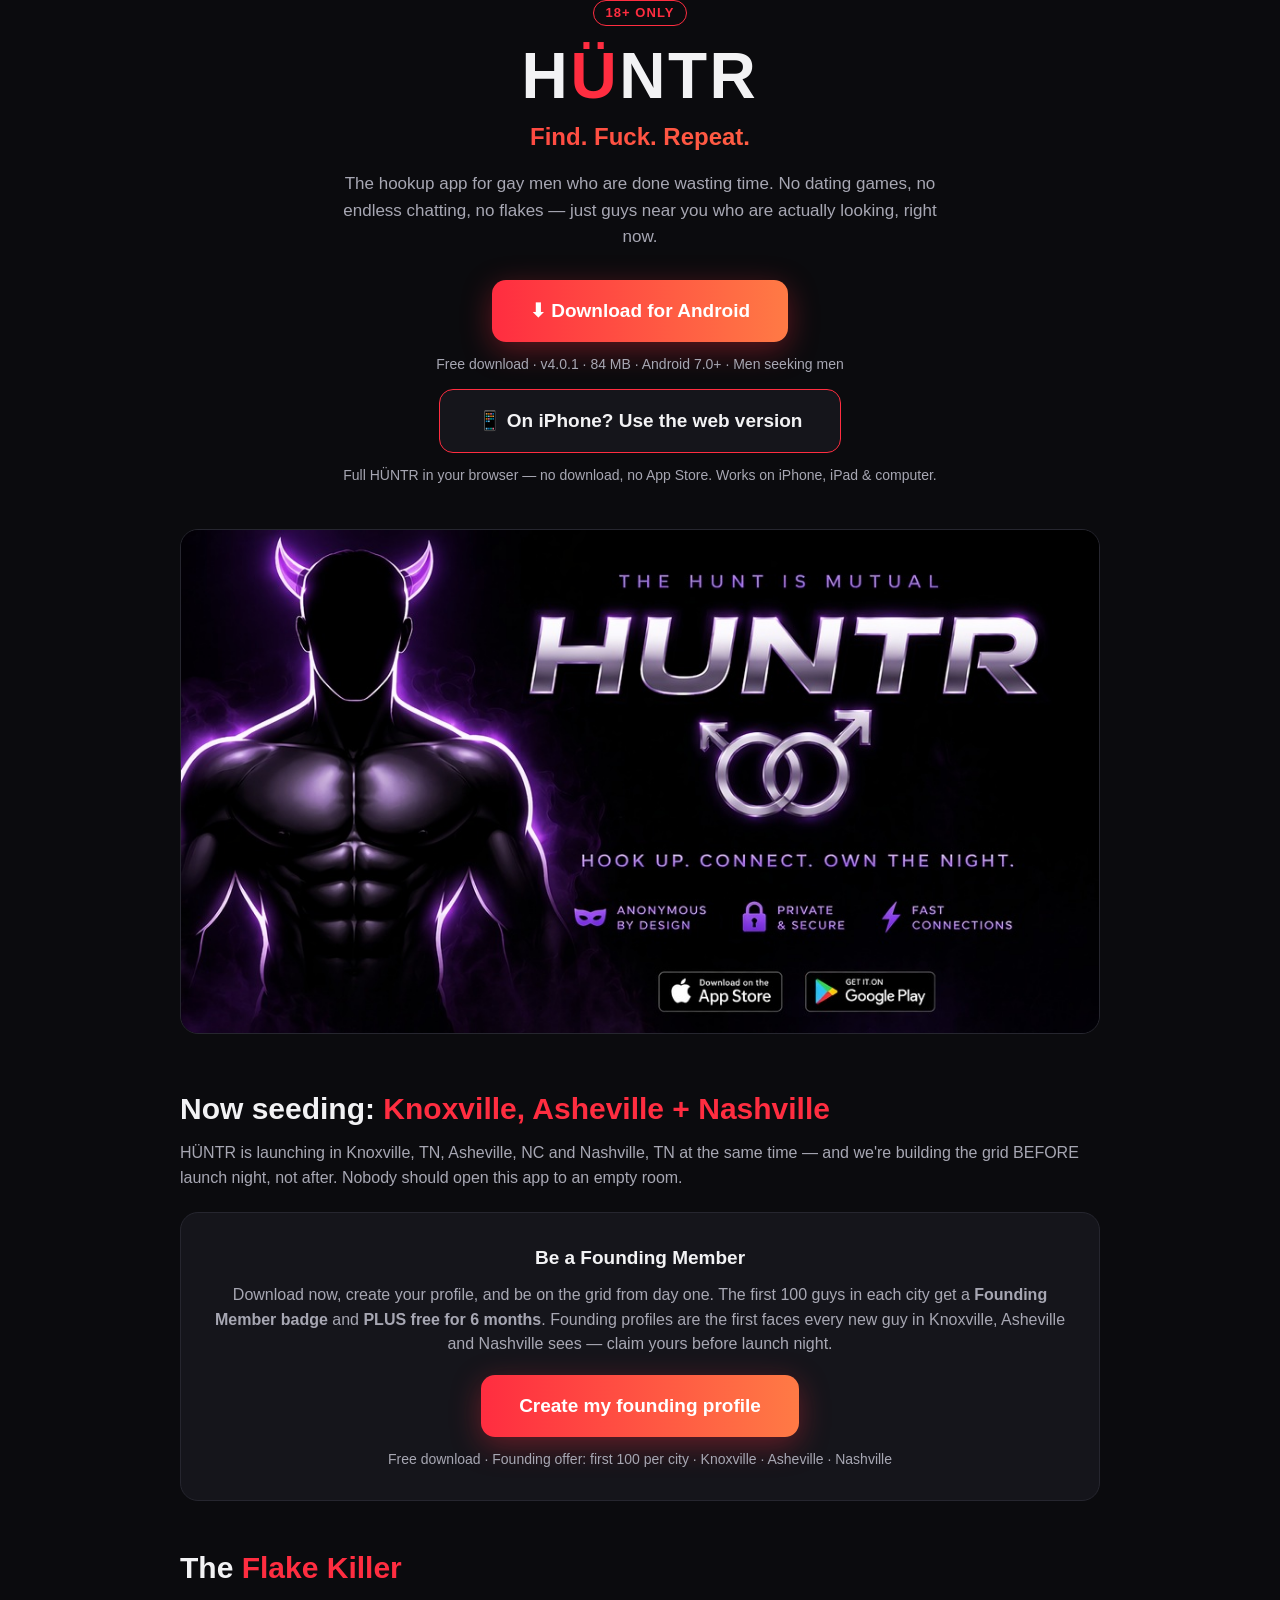
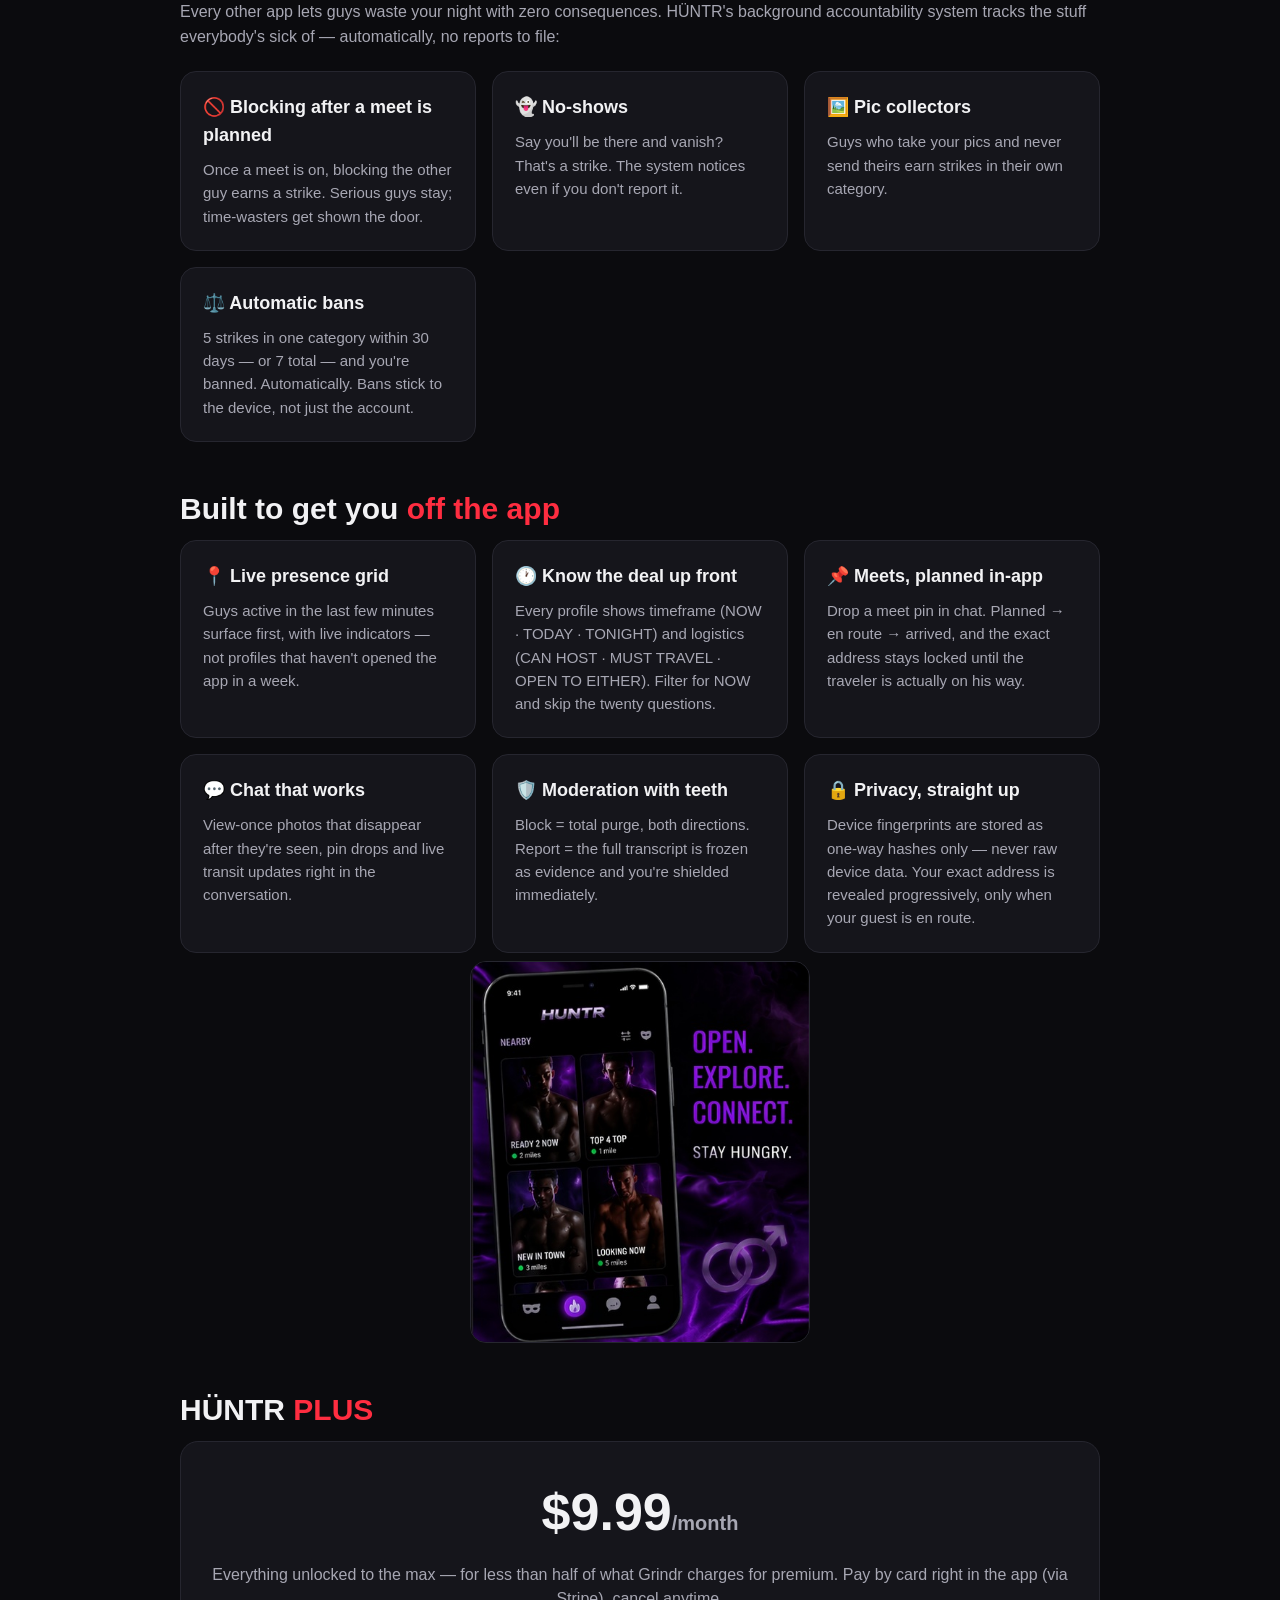
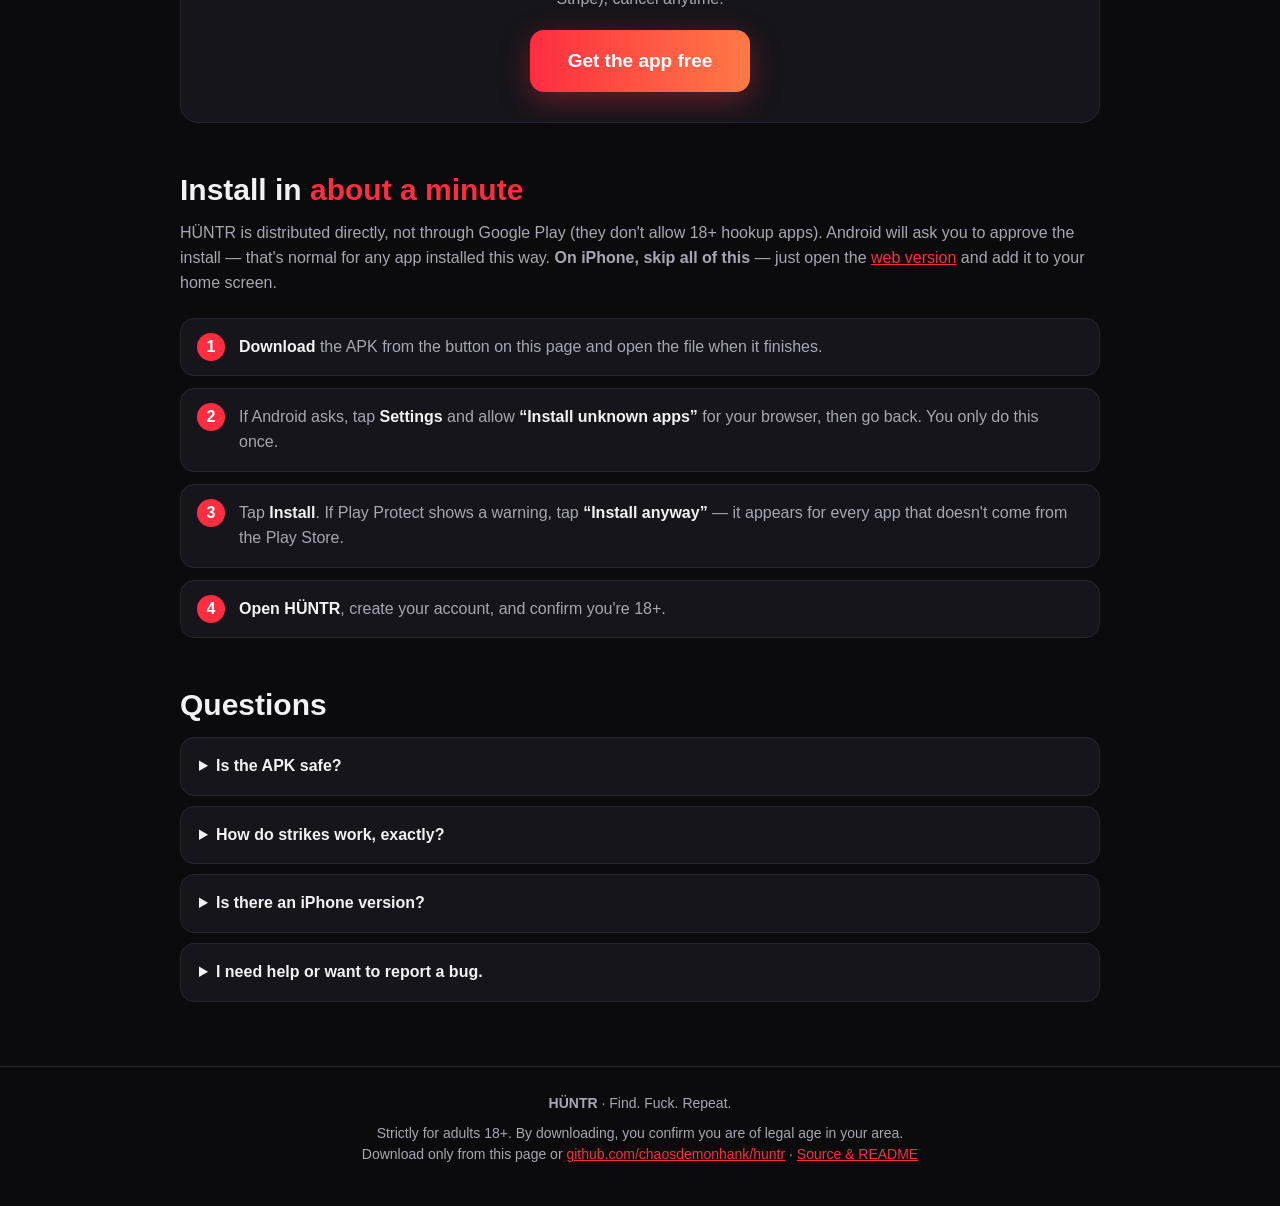
==== docs/index.html @ 4ce18dd6 "Add web version (iPhone) link to README and landing page - README: new 'On iPhone? Use the web versi" ====
<!DOCTYPE html>
<html lang="en">
<head>
<meta charset="UTF-8">
<meta name="viewport" content="width=device-width, initial-scale=1.0">
<title>HÜNTR — Find. Fuck. Repeat.</title>
<meta name="description" content="HÜNTR is the hookup app for gay men who are done wasting time. Real accountability for flakes and no-shows, a live presence grid, and PLUS for $9.99/mo — less than half of Grindr. 18+ only.">
<style>
  :root{
    --bg:#0b0b0e; --panel:#15151b; --line:#26262f;
    --text:#f2f2f4; --muted:#a7a7b3;
    --accent:#ff2d40; --accent2:#ff7a45;
  }
  *{margin:0;padding:0;box-sizing:border-box}
  body{background:var(--bg);color:var(--text);font-family:-apple-system,BlinkMacSystemFont,"Segoe UI",Roboto,Helvetica,Arial,sans-serif;line-height:1.55}
  a{color:var(--accent)}
  .wrap{max-width:960px;margin:0 auto;padding:0 20px}
  header{text-align:center;padding:56px 20px 8px}
  .badge18{display:inline-block;border:1px solid var(--accent);color:var(--accent);border-radius:999px;padding:2px 12px;font-size:13px;font-weight:700;letter-spacing:.08em;margin-bottom:18px}
  h1{font-size:64px;letter-spacing:.04em;line-height:1}
  h1 .u{color:var(--accent)}
  .tagline{font-size:24px;font-weight:700;margin-top:10px;background:linear-gradient(90deg,var(--accent),var(--accent2));-webkit-background-clip:text;background-clip:text;color:transparent}
  .pitch{color:var(--muted);max-width:620px;margin:16px auto 0;font-size:17px}
  .cta{margin:30px 0 8px}
  .btn{display:inline-block;background:linear-gradient(90deg,var(--accent),var(--accent2));color:#fff;font-weight:800;font-size:19px;padding:16px 38px;border-radius:14px;text-decoration:none;box-shadow:0 8px 30px rgba(255,45,64,.35)}
  .btn:hover{filter:brightness(1.1)}
  .btn.alt{background:var(--panel);border:1px solid var(--accent);color:var(--text);box-shadow:none;margin-top:14px}
  .meta{color:var(--muted);font-size:14px;margin-top:12px}
  .hero-img{width:100%;border-radius:18px;border:1px solid var(--line);margin:34px 0 6px}
  section{padding:38px 0 6px}
  h2{font-size:30px;margin-bottom:8px}
  h2 .a{color:var(--accent)}
  .sub{color:var(--muted);margin-bottom:22px}
  .grid{display:grid;grid-template-columns:repeat(auto-fit,minmax(270px,1fr));gap:16px}
  .card{background:var(--panel);border:1px solid var(--line);border-radius:16px;padding:22px}
  .card h3{font-size:18px;margin-bottom:8px}
  .card p{color:var(--muted);font-size:15px}
  .price{background:var(--panel);border:1px solid var(--line);border-radius:18px;padding:30px;text-align:center}
  .price .amount{font-size:52px;font-weight:800}
  .price .amount span{font-size:20px;color:var(--muted);font-weight:600}
  .steps{counter-reset:step;display:grid;gap:12px}
  .step{background:var(--panel);border:1px solid var(--line);border-radius:14px;padding:16px 18px 16px 58px;position:relative;color:var(--muted)}
  .step b{color:var(--text)}
  .step::before{counter-increment:step;content:counter(step);position:absolute;left:16px;top:14px;width:28px;height:28px;border-radius:50%;background:var(--accent);color:#fff;font-weight:800;text-align:center;line-height:28px}
  details{background:var(--panel);border:1px solid var(--line);border-radius:14px;padding:16px 18px;margin-bottom:10px}
  summary{font-weight:700;cursor:pointer}
  details p{color:var(--muted);margin-top:8px;font-size:15px}
  .promo{display:block;margin:8px auto 0;max-width:340px;width:100%;border-radius:16px;border:1px solid var(--line)}
  footer{border-top:1px solid var(--line);margin-top:48px;padding:26px 20px 40px;text-align:center;color:var(--muted);font-size:14px}
  @media (max-width:560px){h1{font-size:44px}.tagline{font-size:19px}}
</style>
</head>
<body>

<header class="wrap">
  <div class="badge18">18+ ONLY</div>
  <h1>H<span class="u">Ü</span>NTR</h1>
  <div class="tagline">Find. Fuck. Repeat.</div>
  <p class="pitch">The hookup app for gay men who are done wasting time. No dating games, no endless chatting, no flakes — just guys near you who are actually looking, right now.</p>
  <div class="cta">
    <a class="btn" href="https://github.com/chaosdemonhank/huntr/releases/download/v4.0.1/app-release.apk">⬇ Download for Android</a>
    <div class="meta">Free download · v4.0.1 · 84 MB · Android 7.0+ · Men seeking men</div>
    <a class="btn alt" href="https://huntr-pi.vercel.app/">📱 On iPhone? Use the web version</a>
    <div class="meta">Full HÜNTR in your browser — no download, no App Store. Works on iPhone, iPad &amp; computer.</div>
  </div>
  <img class="hero-img" src="banner.jpg" alt="HÜNTR">
</header>

<main class="wrap">

  <section>
    <h2>Now seeding: <span class="a">Knoxville, Asheville + Nashville</span></h2>
    <p class="sub">HÜNTR is launching in Knoxville, TN, Asheville, NC and Nashville, TN at the same time — and we're building the grid BEFORE launch night, not after. Nobody should open this app to an empty room.</p>
    <div class="price">
      <p style="font-size:19px;font-weight:700">Be a Founding Member</p>
      <p class="sub" style="margin:10px 0 18px">Download now, create your profile, and be on the grid from day one. The first 100 guys in each city get a <b>Founding Member badge</b> and <b>PLUS free for 6 months</b>. Founding profiles are the first faces every new guy in Knoxville, Asheville and Nashville sees — claim yours before launch night.</p>
      <a class="btn" href="https://github.com/chaosdemonhank/huntr/releases/download/v4.0.1/app-release.apk">Create my founding profile</a>
      <div class="meta">Free download · Founding offer: first 100 per city · Knoxville · Asheville · Nashville</div>
    </div>
  </section>

  <section>
    <h2>The <span class="a">Flake Killer</span></h2>
    <p class="sub">Every other app lets guys waste your night with zero consequences. HÜNTR's background accountability system tracks the stuff everybody's sick of — automatically, no reports to file:</p>
    <div class="grid">
      <div class="card"><h3>🚫 Blocking after a meet is planned</h3><p>Once a meet is on, blocking the other guy earns a strike. Serious guys stay; time-wasters get shown the door.</p></div>
      <div class="card"><h3>👻 No-shows</h3><p>Say you'll be there and vanish? That's a strike. The system notices even if you don't report it.</p></div>
      <div class="card"><h3>🖼️ Pic collectors</h3><p>Guys who take your pics and never send theirs earn strikes in their own category.</p></div>
      <div class="card"><h3>⚖️ Automatic bans</h3><p>5 strikes in one category within 30 days — or 7 total — and you're banned. Automatically. Bans stick to the device, not just the account.</p></div>
    </div>
  </section>

  <section>
    <h2>Built to get you <span class="a">off the app</span></h2>
    <div class="grid">
      <div class="card"><h3>📍 Live presence grid</h3><p>Guys active in the last few minutes surface first, with live indicators — not profiles that haven't opened the app in a week.</p></div>
      <div class="card"><h3>🕐 Know the deal up front</h3><p>Every profile shows timeframe (NOW · TODAY · TONIGHT) and logistics (CAN HOST · MUST TRAVEL · OPEN TO EITHER). Filter for NOW and skip the twenty questions.</p></div>
      <div class="card"><h3>📌 Meets, planned in-app</h3><p>Drop a meet pin in chat. Planned → en route → arrived, and the exact address stays locked until the traveler is actually on his way.</p></div>
      <div class="card"><h3>💬 Chat that works</h3><p>View-once photos that disappear after they're seen, pin drops and live transit updates right in the conversation.</p></div>
      <div class="card"><h3>🛡️ Moderation with teeth</h3><p>Block = total purge, both directions. Report = the full transcript is frozen as evidence and you're shielded immediately.</p></div>
      <div class="card"><h3>🔒 Privacy, straight up</h3><p>Device fingerprints are stored as one-way hashes only — never raw device data. Your exact address is revealed progressively, only when your guest is en route.</p></div>
    </div>
    <img class="promo" src="promo1.jpg" alt="HÜNTR promo">
  </section>

  <section>
    <h2>HÜNTR <span class="a">PLUS</span></h2>
    <div class="price">
      <div class="amount">$9.99<span>/month</span></div>
      <p class="sub" style="margin:10px 0 18px">Everything unlocked to the max — for less than half of what Grindr charges for premium. Pay by card right in the app (via Stripe), cancel anytime.</p>
      <a class="btn" href="https://github.com/chaosdemonhank/huntr/releases/download/v4.0.1/app-release.apk">Get the app free</a>
    </div>
  </section>

  <section>
    <h2>Install in <span class="a">about a minute</span></h2>
    <p class="sub">HÜNTR is distributed directly, not through Google Play (they don't allow 18+ hookup apps). Android will ask you to approve the install — that's normal for any app installed this way. <b>On iPhone, skip all of this</b> — just open the <a href="https://huntr-pi.vercel.app/">web version</a> and add it to your home screen.</p>
    <div class="steps">
      <div class="step"><b>Download</b> the APK from the button on this page and open the file when it finishes.</div>
      <div class="step">If Android asks, tap <b>Settings</b> and allow <b>“Install unknown apps”</b> for your browser, then go back. You only do this once.</div>
      <div class="step">Tap <b>Install</b>. If Play Protect shows a warning, tap <b>“Install anyway”</b> — it appears for every app that doesn't come from the Play Store.</div>
      <div class="step"><b>Open HÜNTR</b>, create your account, and confirm you're 18+.</div>
    </div>
  </section>

  <section>
    <h2>Questions</h2>
    <details><summary>Is the APK safe?</summary><p>The APK is digitally signed and Android verifies that signature on install and every update. Only download it from this page or the official GitHub repo — if another site charges you for the APK, it's not us. The app itself is always free to download; PLUS is paid inside the app.</p></details>
    <details><summary>How do strikes work, exactly?</summary><p>The system runs in the background — nobody files reports. Strikes only count once a meet has actually been planned: blocking after that point, no-showing, or collecting pics without sending yours. 5 strikes in one category in 30 days, or 7 combined, triggers an automatic ban enforced by account and device fingerprint. Browsing, chatting, and changing your mind before a meet is planned never earn strikes.</p></details>
    <details><summary>Is there an iPhone version?</summary><p>Yes — the <a href="https://huntr-pi.vercel.app/">web version</a>. Apple doesn't allow direct app installs the way Android does, so on iPhone HÜNTR runs in the browser: same account, same grid, same PLUS, nothing to download. Open it in Safari, tap Share → “Add to Home Screen,” and it sits on your home screen and opens full-screen like a regular app. A native iOS app is still on the roadmap.</p></details>
    <details><summary>I need help or want to report a bug.</summary><p>Open an issue on the official repo: <a href="https://github.com/chaosdemonhank/huntr/issues">github.com/chaosdemonhank/huntr/issues</a>. Ban appeals are read by a human.</p></details>
  </section>

</main>

<footer>
  <p><b>HÜNTR</b> · Find. Fuck. Repeat.</p>
  <p style="margin-top:8px">Strictly for adults 18+. By downloading, you confirm you are of legal age in your area.<br>
  Download only from this page or <a href="https://github.com/chaosdemonhank/huntr/releases">github.com/chaosdemonhank/huntr</a> · <a href="https://github.com/chaosdemonhank/huntr">Source &amp; README</a></p>
</footer>

</body>
</html>
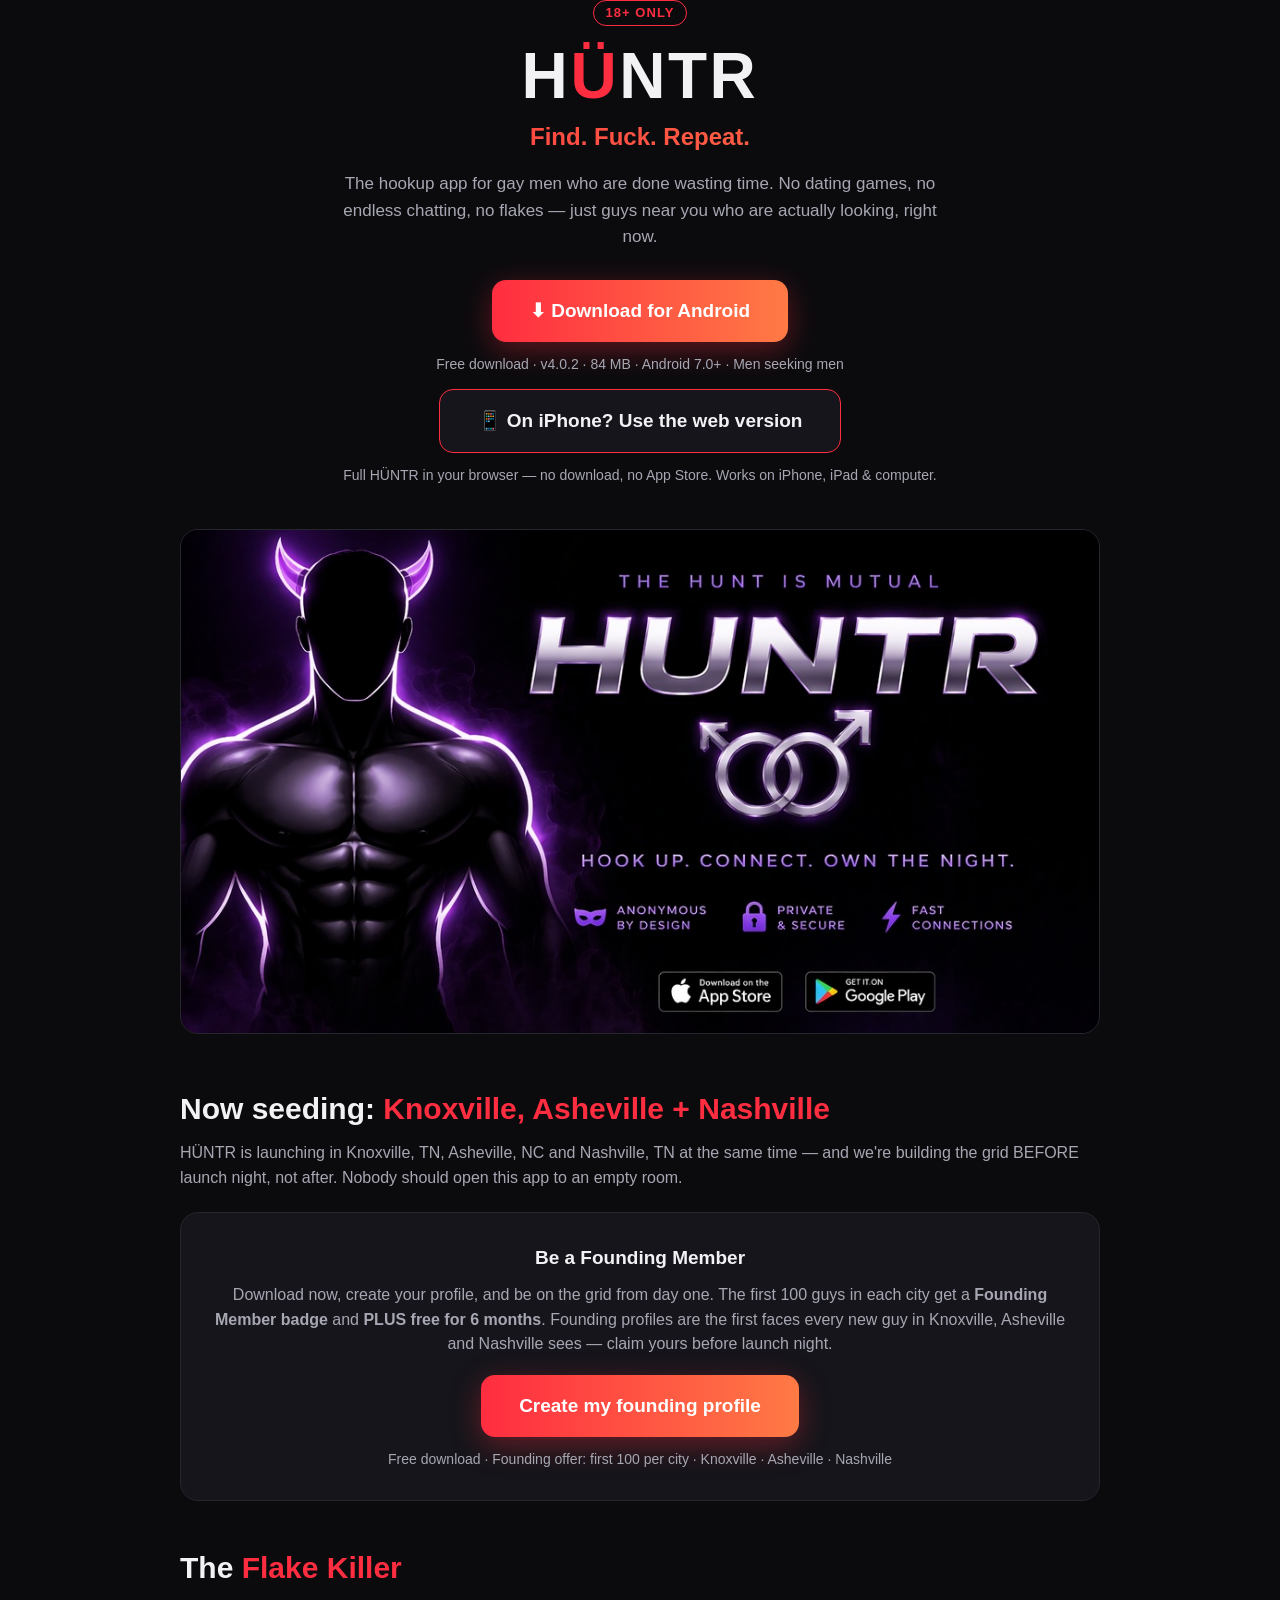
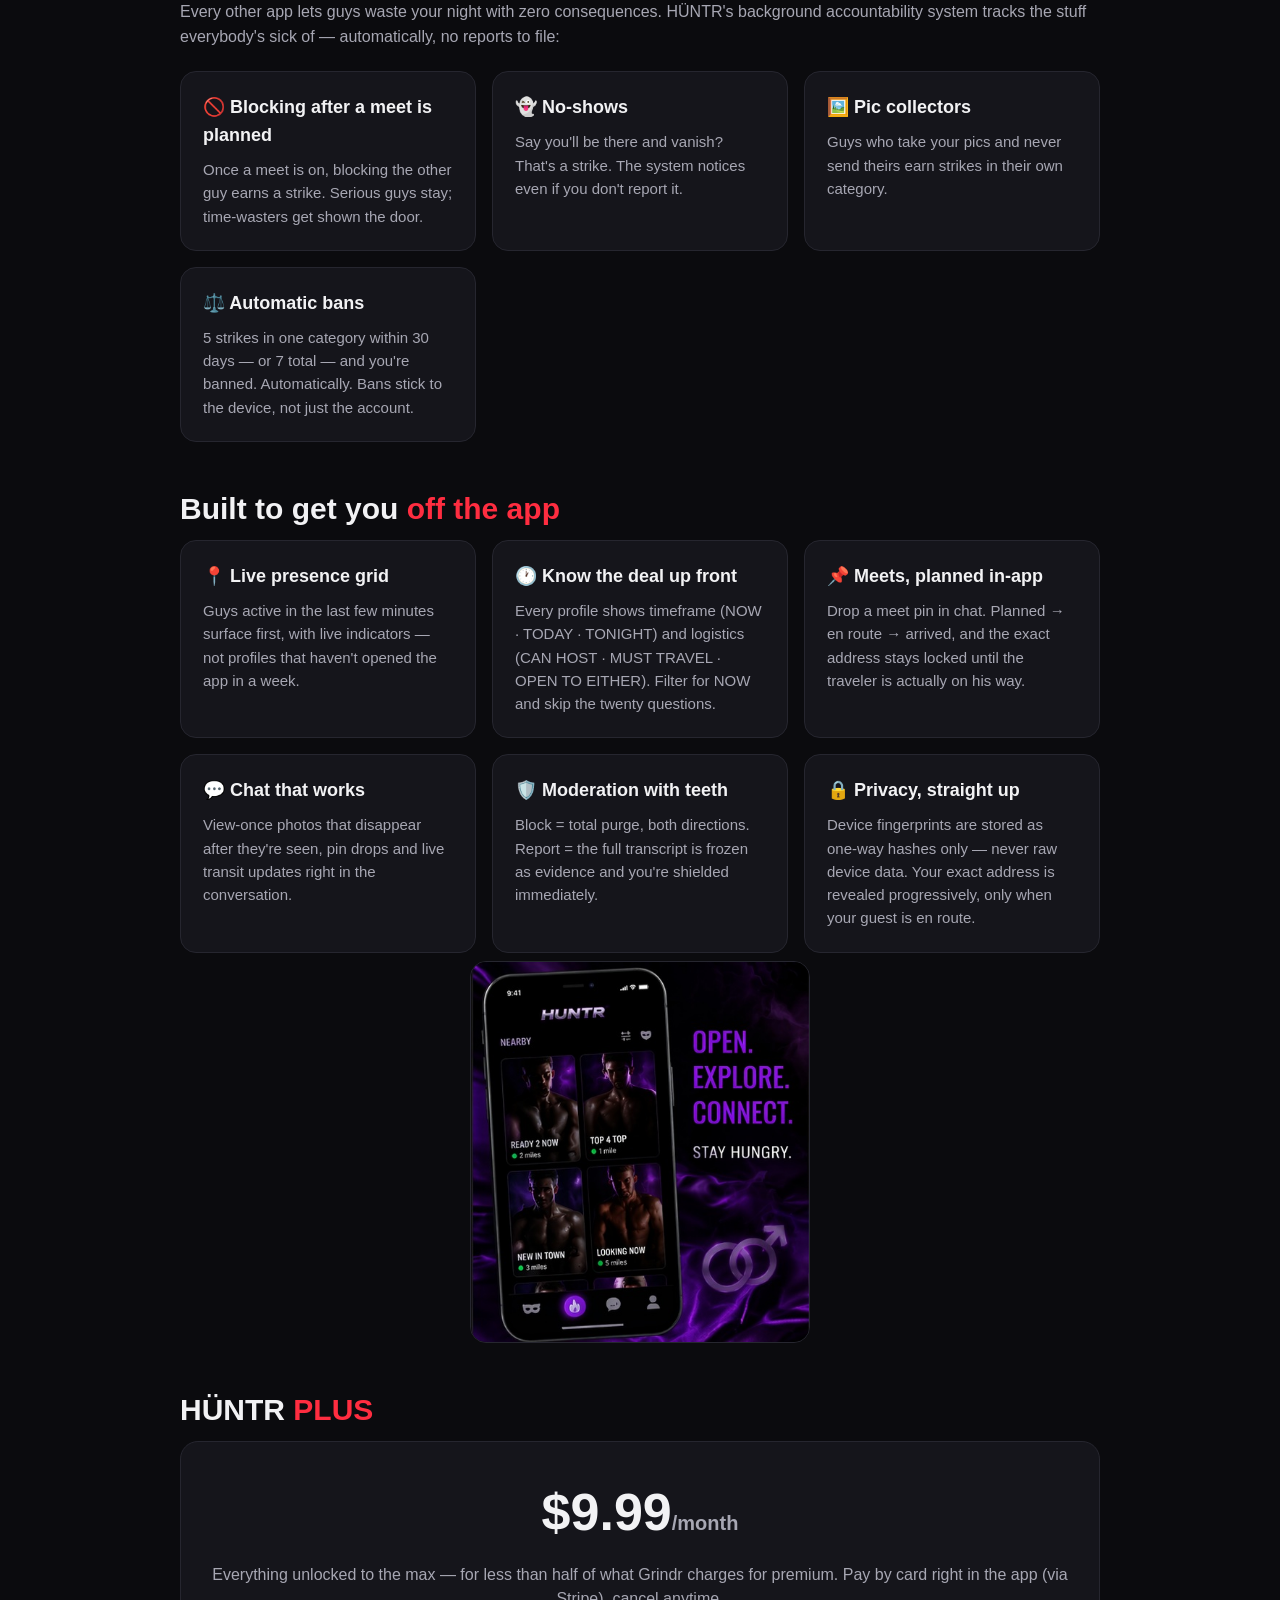
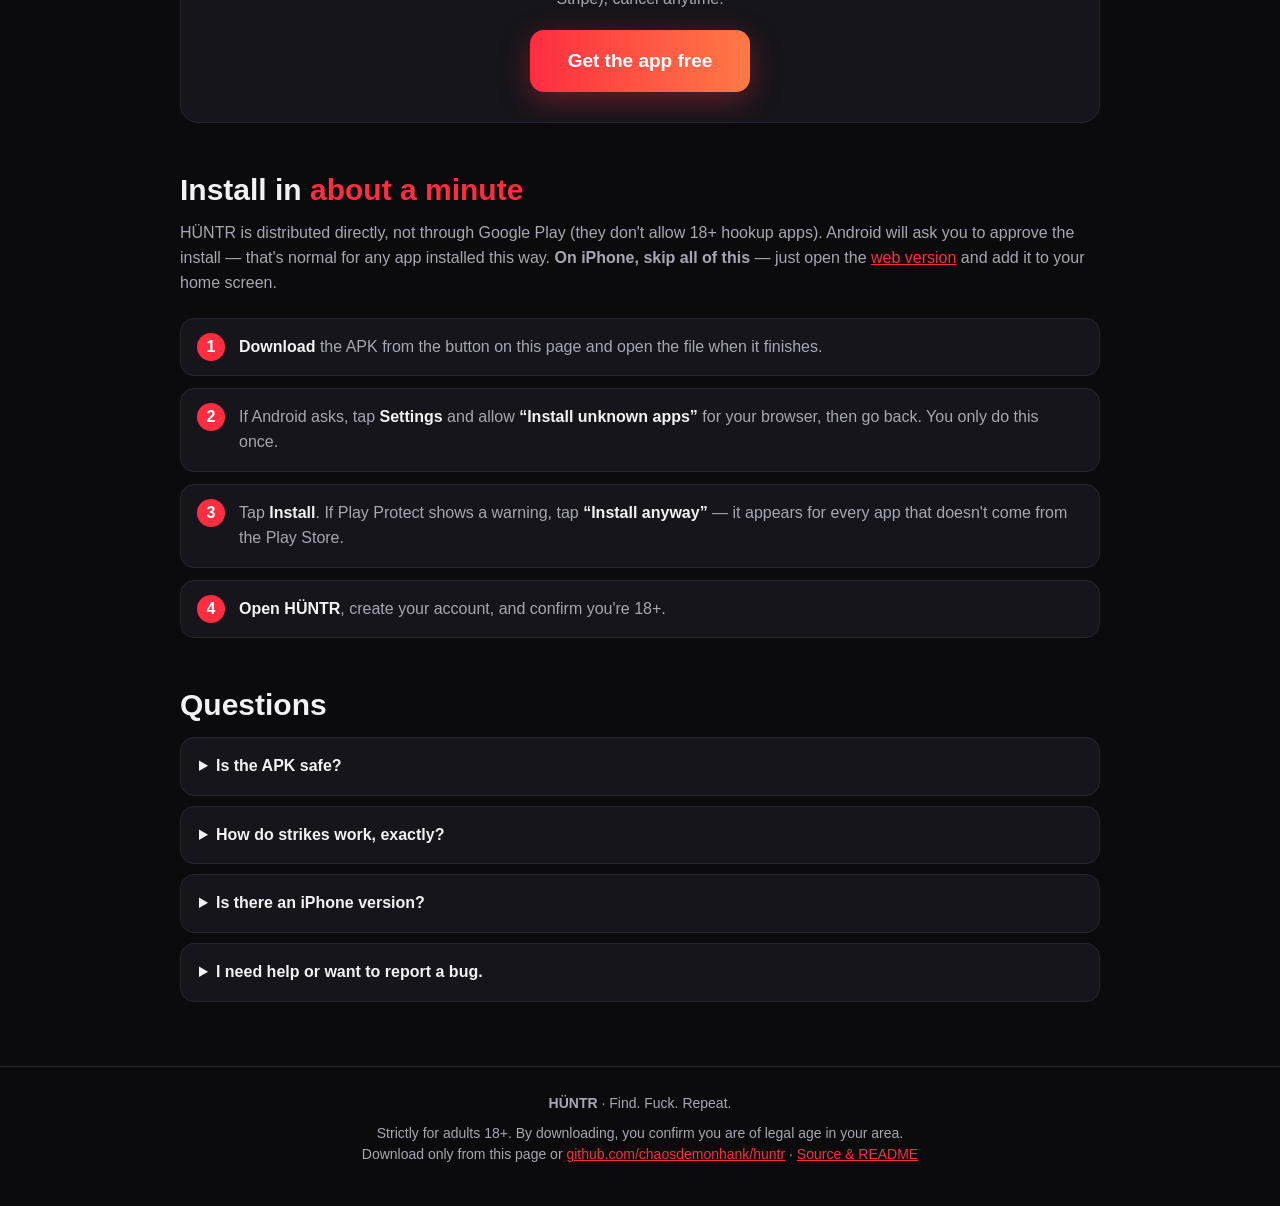
==== commit 479fe95b: "Point all download links at v4.0.2 (properly signed release)" ====
--- a/docs/index.html
+++ b/docs/index.html
@@ -58,8 +58,8 @@
   <div class="tagline">Find. Fuck. Repeat.</div>
   <p class="pitch">The hookup app for gay men who are done wasting time. No dating games, no endless chatting, no flakes — just guys near you who are actually looking, right now.</p>
   <div class="cta">
-    <a class="btn" href="https://github.com/chaosdemonhank/huntr/releases/download/v4.0.1/app-release.apk">⬇ Download for Android</a>
-    <div class="meta">Free download · v4.0.1 · 84 MB · Android 7.0+ · Men seeking men</div>
+    <a class="btn" href="https://github.com/chaosdemonhank/huntr/releases/download/v4.0.2/app-release.apk">⬇ Download for Android</a>
+    <div class="meta">Free download · v4.0.2 · 84 MB · Android 7.0+ · Men seeking men</div>
     <a class="btn alt" href="https://huntr-pi.vercel.app/">📱 On iPhone? Use the web version</a>
     <div class="meta">Full HÜNTR in your browser — no download, no App Store. Works on iPhone, iPad &amp; computer.</div>
   </div>
@@ -74,7 +74,7 @@
     <div class="price">
       <p style="font-size:19px;font-weight:700">Be a Founding Member</p>
       <p class="sub" style="margin:10px 0 18px">Download now, create your profile, and be on the grid from day one. The first 100 guys in each city get a <b>Founding Member badge</b> and <b>PLUS free for 6 months</b>. Founding profiles are the first faces every new guy in Knoxville, Asheville and Nashville sees — claim yours before launch night.</p>
-      <a class="btn" href="https://github.com/chaosdemonhank/huntr/releases/download/v4.0.1/app-release.apk">Create my founding profile</a>
+      <a class="btn" href="https://github.com/chaosdemonhank/huntr/releases/download/v4.0.2/app-release.apk">Create my founding profile</a>
       <div class="meta">Free download · Founding offer: first 100 per city · Knoxville · Asheville · Nashville</div>
     </div>
   </section>
@@ -108,7 +108,7 @@
     <div class="price">
       <div class="amount">$9.99<span>/month</span></div>
       <p class="sub" style="margin:10px 0 18px">Everything unlocked to the max — for less than half of what Grindr charges for premium. Pay by card right in the app (via Stripe), cancel anytime.</p>
-      <a class="btn" href="https://github.com/chaosdemonhank/huntr/releases/download/v4.0.1/app-release.apk">Get the app free</a>
+      <a class="btn" href="https://github.com/chaosdemonhank/huntr/releases/download/v4.0.2/app-release.apk">Get the app free</a>
     </div>
   </section>
 
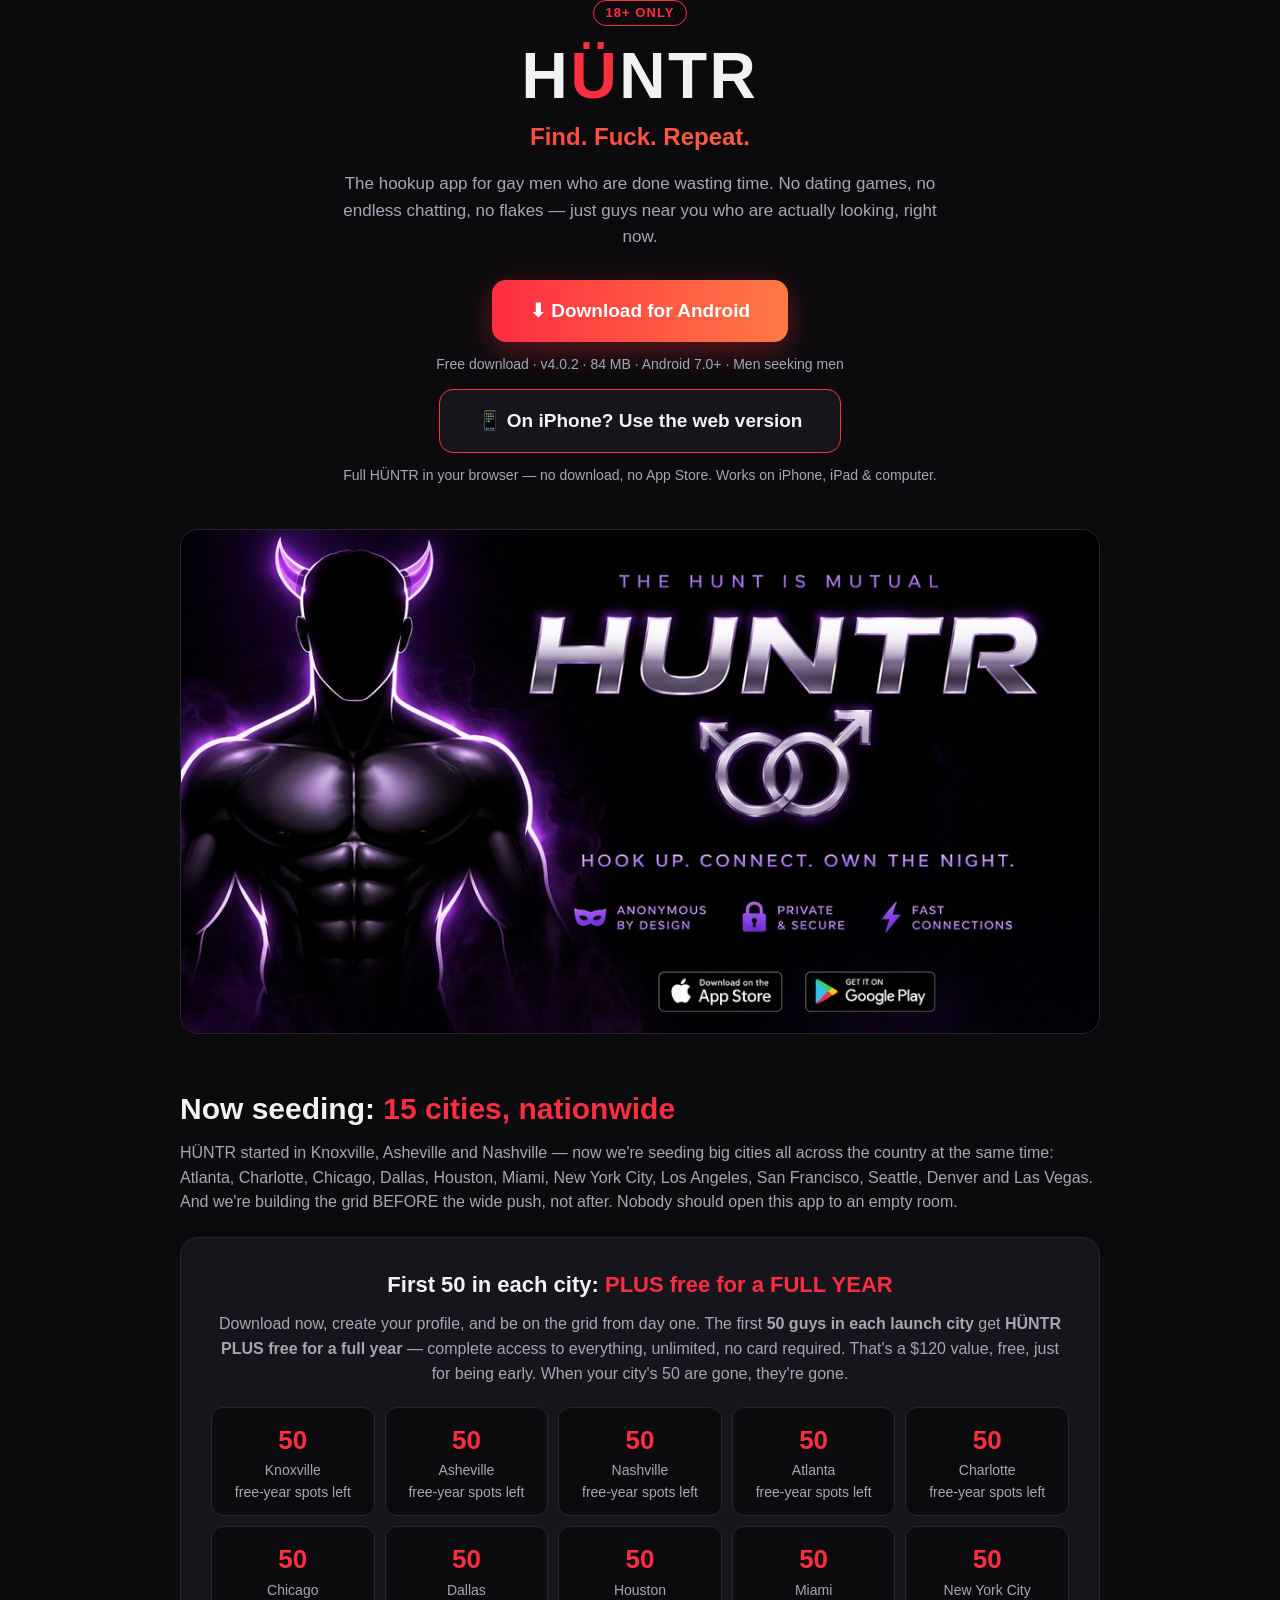
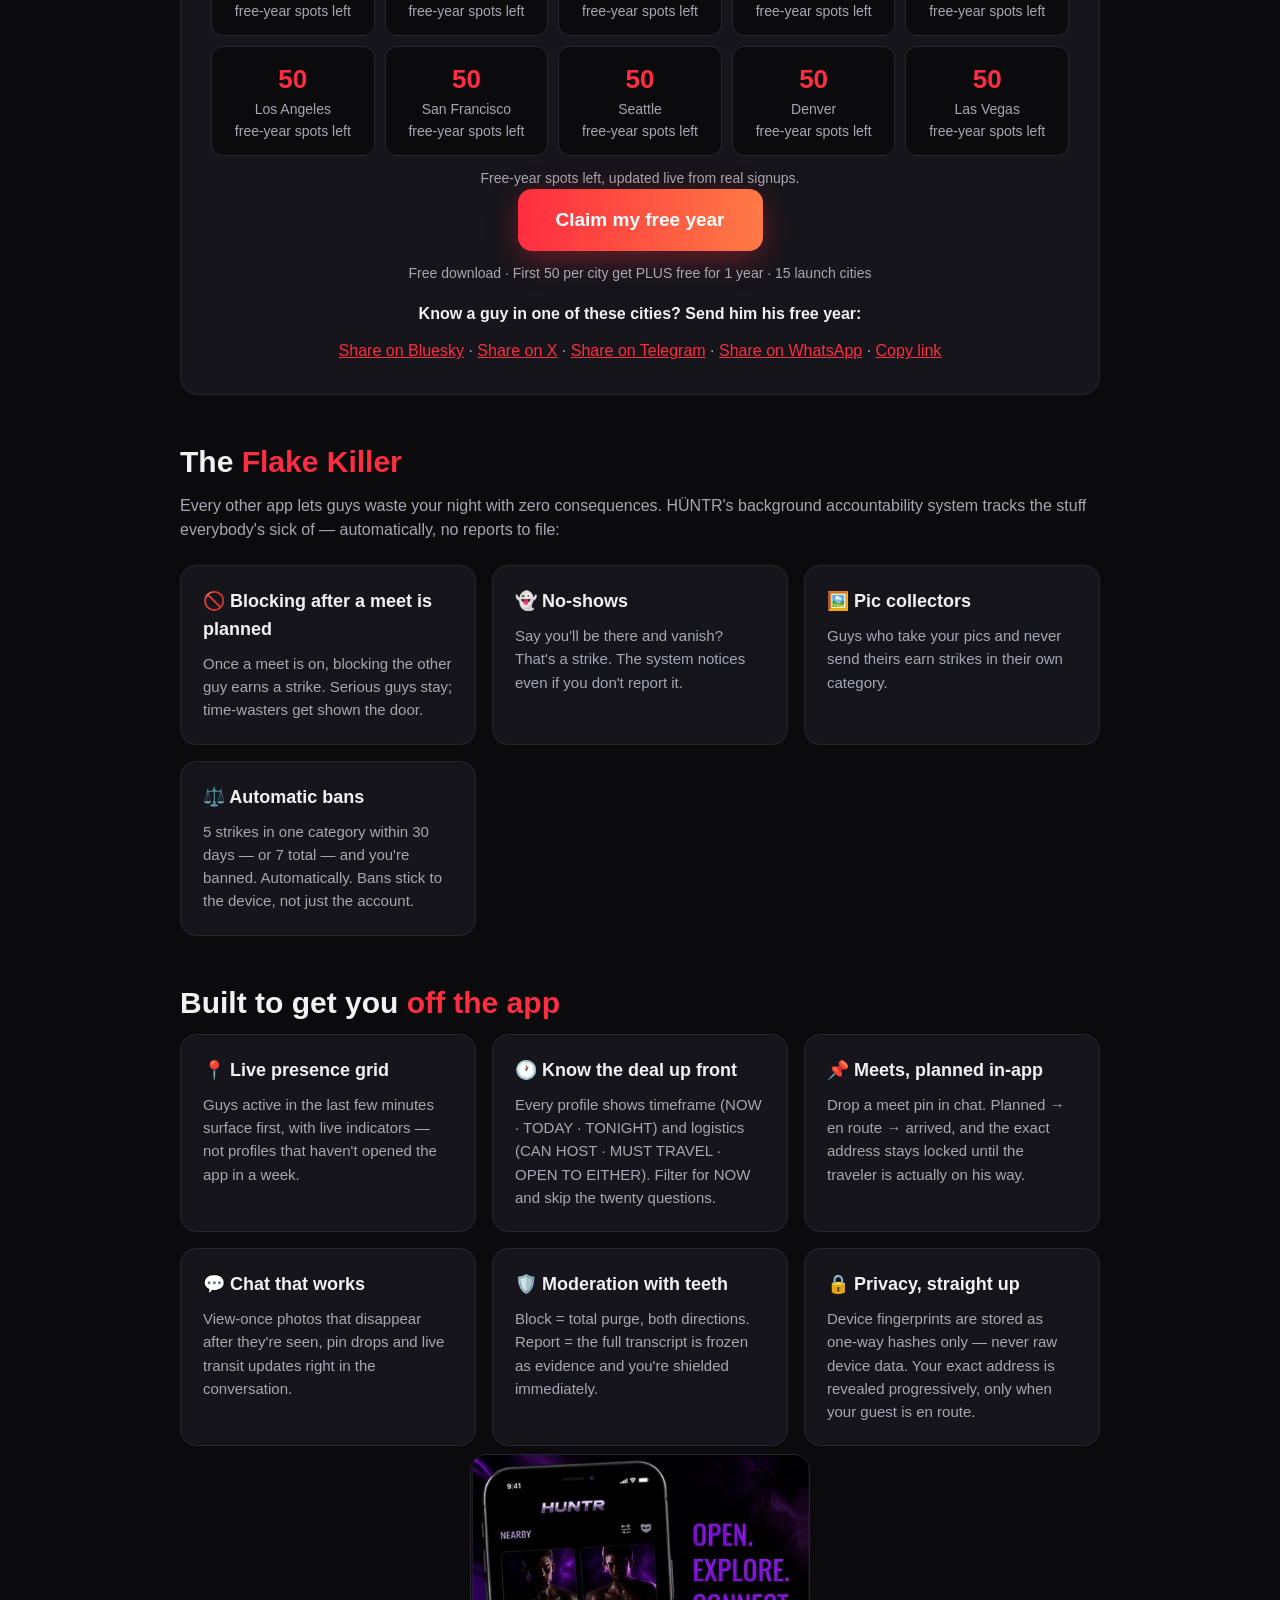
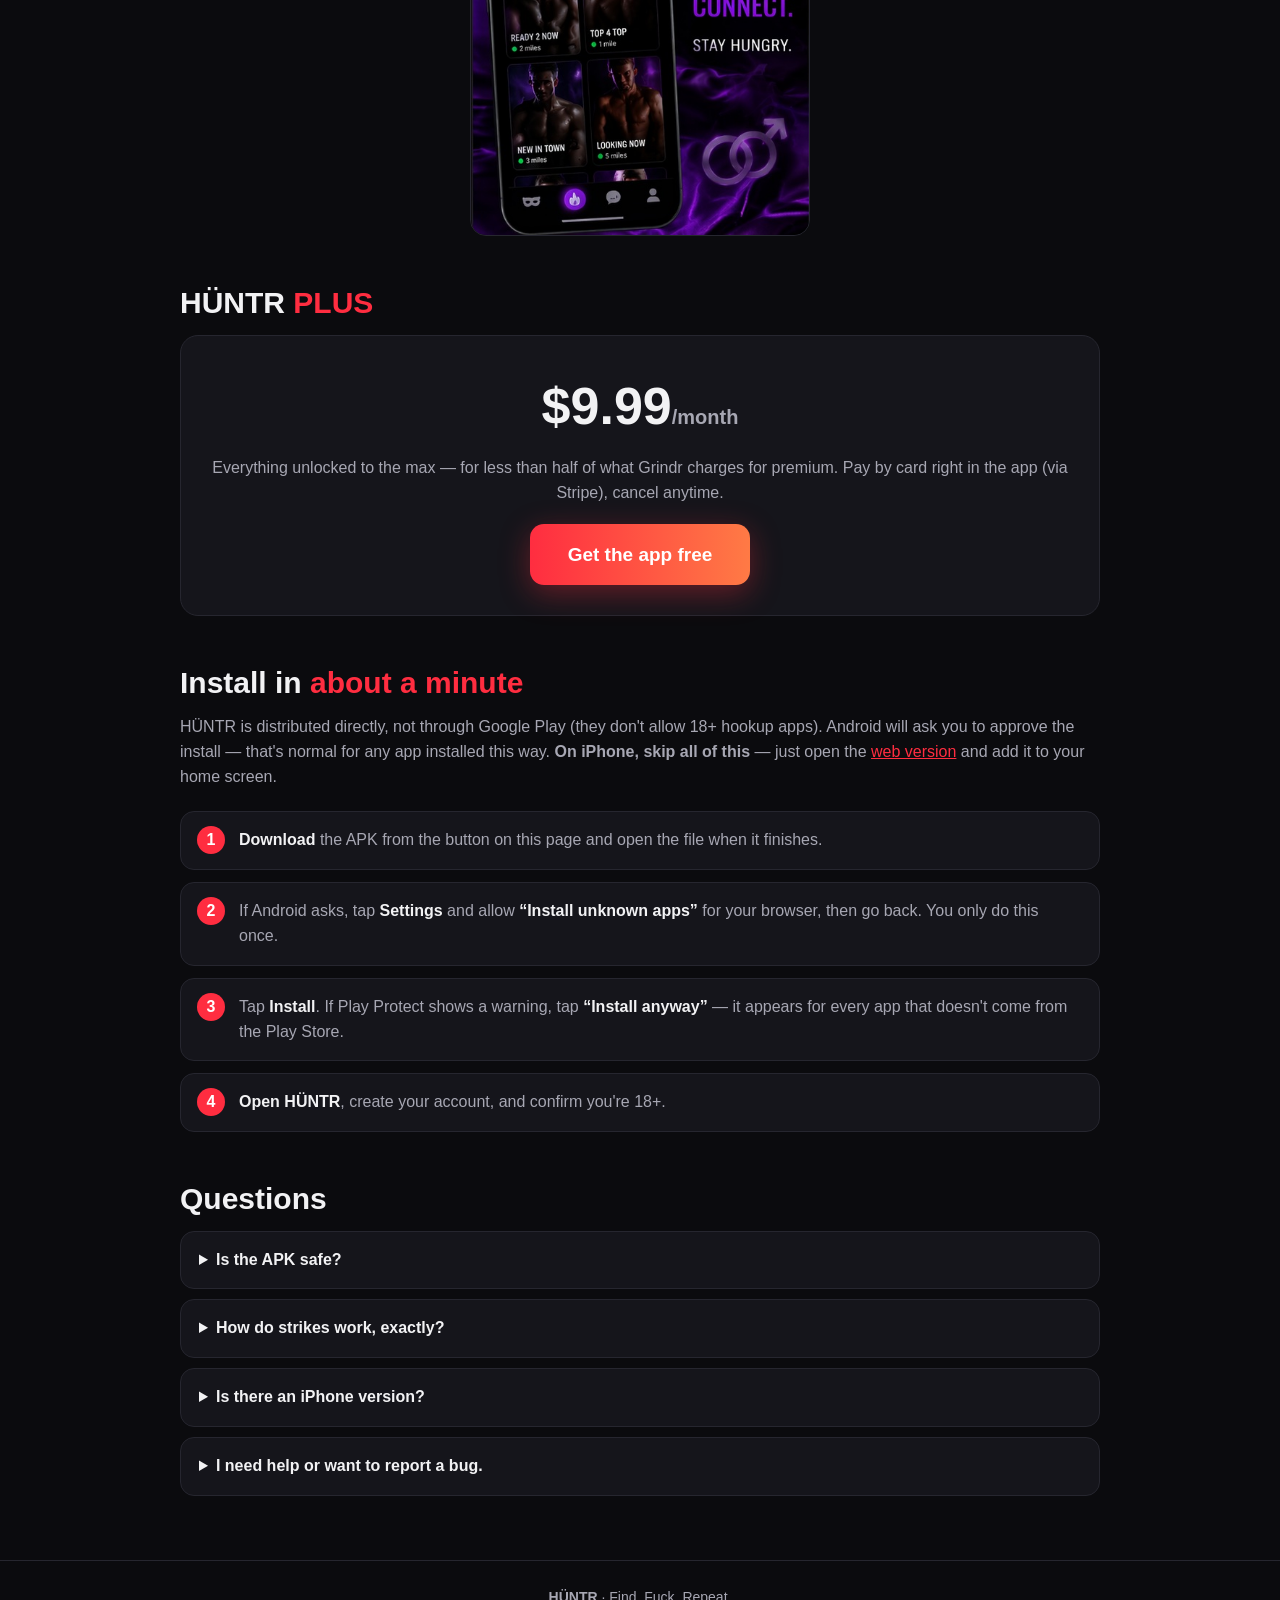
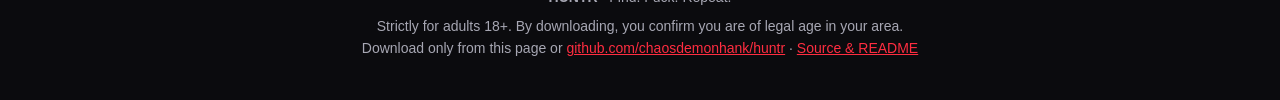
==== commit 3e80f184: "Launch offer v2: first 50/city get PLUS free for a full year, 15 cities nationwide, live spots count" ====
--- a/docs/index.html
+++ b/docs/index.html
@@ -45,6 +45,10 @@
   details{background:var(--panel);border:1px solid var(--line);border-radius:14px;padding:16px 18px;margin-bottom:10px}
   summary{font-weight:700;cursor:pointer}
   details p{color:var(--muted);margin-top:8px;font-size:15px}
+  .spots{display:grid;grid-template-columns:repeat(auto-fit,minmax(150px,1fr));gap:10px;margin:20px 0 6px;text-align:center}
+  .spot{background:var(--bg);border:1px solid var(--line);border-radius:12px;padding:12px 8px}
+  .spot .n{font-size:26px;font-weight:800;color:var(--accent)}
+  .spot .c{font-size:14px;color:var(--muted)}
   .promo{display:block;margin:8px auto 0;max-width:340px;width:100%;border-radius:16px;border:1px solid var(--line)}
   footer{border-top:1px solid var(--line);margin-top:48px;padding:26px 20px 40px;text-align:center;color:var(--muted);font-size:14px}
   @media (max-width:560px){h1{font-size:44px}.tagline{font-size:19px}}
@@ -60,7 +64,7 @@
   <div class="cta">
     <a class="btn" href="https://github.com/chaosdemonhank/huntr/releases/download/v4.0.2/app-release.apk">⬇ Download for Android</a>
     <div class="meta">Free download · v4.0.2 · 84 MB · Android 7.0+ · Men seeking men</div>
-    <a class="btn alt" href="https://huntr-pi.vercel.app/">📱 On iPhone? Use the web version</a>
+    <a class="btn alt" href="https://get.huntrmail.xyz/app/">📱 On iPhone? Use the web version</a>
     <div class="meta">Full HÜNTR in your browser — no download, no App Store. Works on iPhone, iPad &amp; computer.</div>
   </div>
   <img class="hero-img" src="banner.jpg" alt="HÜNTR">
@@ -69,15 +73,46 @@
 <main class="wrap">
 
   <section>
-    <h2>Now seeding: <span class="a">Knoxville, Asheville + Nashville</span></h2>
-    <p class="sub">HÜNTR is launching in Knoxville, TN, Asheville, NC and Nashville, TN at the same time — and we're building the grid BEFORE launch night, not after. Nobody should open this app to an empty room.</p>
+    <h2>Now seeding: <span class="a">15 cities, nationwide</span></h2>
+    <p class="sub">HÜNTR started in Knoxville, Asheville and Nashville — now we're seeding big cities all across the country at the same time: Atlanta, Charlotte, Chicago, Dallas, Houston, Miami, New York City, Los Angeles, San Francisco, Seattle, Denver and Las Vegas. And we're building the grid BEFORE the wide push, not after. Nobody should open this app to an empty room.</p>
     <div class="price">
-      <p style="font-size:19px;font-weight:700">Be a Founding Member</p>
-      <p class="sub" style="margin:10px 0 18px">Download now, create your profile, and be on the grid from day one. The first 100 guys in each city get a <b>Founding Member badge</b> and <b>PLUS free for 6 months</b>. Founding profiles are the first faces every new guy in Knoxville, Asheville and Nashville sees — claim yours before launch night.</p>
-      <a class="btn" href="https://github.com/chaosdemonhank/huntr/releases/download/v4.0.2/app-release.apk">Create my founding profile</a>
-      <div class="meta">Free download · Founding offer: first 100 per city · Knoxville · Asheville · Nashville</div>
+      <p style="font-size:22px;font-weight:800">First 50 in each city: <span style="color:var(--accent)">PLUS free for a FULL YEAR</span></p>
+      <p class="sub" style="margin:10px 0 6px">Download now, create your profile, and be on the grid from day one. The first <b>50 guys in each launch city</b> get <b>HÜNTR PLUS free for a full year</b> — complete access to everything, unlimited, no card required. That's a $120 value, free, just for being early. When your city's 50 are gone, they're gone.</p>
+      <div class="spots" id="spots"></div>
+      <p class="meta" id="spots-note">Free-year spots left, updated live from real signups.</p>
+      <a class="btn" href="https://github.com/chaosdemonhank/huntr/releases/download/v4.0.2/app-release.apk">Claim my free year</a>
+      <div class="meta">Free download · First 50 per city get PLUS free for 1 year · 15 launch cities</div>
+      <p style="margin-top:18px;font-weight:700">Know a guy in one of these cities? Send him his free year:</p>
+      <div class="meta" style="font-size:16px">
+        <a href="https://bsky.app/intent/compose?text=First%2050%20guys%20in%20each%20city%20get%20H%C3%9CNTR%20PLUS%20free%20for%20a%20FULL%20YEAR%20%E2%80%94%20new%20hookup%20app%20that%20bans%20flakes%20automatically.%20Claim%20yours%3A%20https%3A%2F%2Fget.huntrmail.xyz%2F" target="_blank" rel="noopener">Share on Bluesky</a> ·
+        <a href="https://twitter.com/intent/tweet?text=First%2050%20guys%20in%20each%20city%20get%20H%C3%9CNTR%20PLUS%20free%20for%20a%20FULL%20YEAR%20%E2%80%94%20new%20hookup%20app%20that%20bans%20flakes%20automatically.%20Claim%20yours%3A%20https%3A%2F%2Fget.huntrmail.xyz%2F" target="_blank" rel="noopener">Share on X</a> ·
+        <a href="https://t.me/share/url?url=https%3A%2F%2Fget.huntrmail.xyz%2F&text=First%2050%20guys%20in%20each%20city%20get%20H%C3%9CNTR%20PLUS%20free%20for%20a%20FULL%20YEAR%20%E2%80%94%20new%20hookup%20app%20that%20bans%20flakes%20automatically." target="_blank" rel="noopener">Share on Telegram</a> ·
+        <a href="https://wa.me/?text=First%2050%20guys%20in%20each%20city%20get%20H%C3%9CNTR%20PLUS%20free%20for%20a%20FULL%20YEAR%20%E2%80%94%20new%20hookup%20app%20that%20bans%20flakes%20automatically.%20Claim%20yours%3A%20https%3A%2F%2Fget.huntrmail.xyz%2F" target="_blank" rel="noopener">Share on WhatsApp</a> ·
+        <a href="#" onclick="navigator.clipboard.writeText('https://get.huntrmail.xyz/');this.textContent='Link copied ✓';return false;">Copy link</a>
+      </div>
     </div>
   </section>
+<script>
+(function(){
+  var CITIES=["Knoxville","Asheville","Nashville","Atlanta","Charlotte","Chicago","Dallas","Houston","Miami","New York City","Los Angeles","San Francisco","Seattle","Denver","Las Vegas"];
+  function render(counts){
+    var el=document.getElementById('spots'); if(!el) return;
+    el.innerHTML=CITIES.map(function(name){
+      var left=50;
+      if(counts){ for(var i=0;i<counts.length;i++){ if(counts[i].label===name){ left=counts[i].spotsLeft; break; } } }
+      return '<div class="spot"><div class="n">'+left+'</div><div class="c">'+name+'<br>free-year spots left</div></div>';
+    }).join('');
+  }
+  render(null);
+  fetch('https://huntr-backend-1zp2.onrender.com/api/public/founding-counts')
+    .then(function(r){ if(!r.ok) throw new Error('bad'); return r.json(); })
+    .then(function(j){ if(j&&j.data&&j.data.cities) render(j.data.cities); })
+    .catch(function(){
+      fetch('founding-counts.json').then(function(r){ return r.json(); })
+        .then(function(j){ if(j&&j.cities) render(j.cities); }).catch(function(){});
+    });
+})();
+</script>
 
   <section>
     <h2>The <span class="a">Flake Killer</span></h2>
@@ -114,7 +149,7 @@
 
   <section>
     <h2>Install in <span class="a">about a minute</span></h2>
-    <p class="sub">HÜNTR is distributed directly, not through Google Play (they don't allow 18+ hookup apps). Android will ask you to approve the install — that's normal for any app installed this way. <b>On iPhone, skip all of this</b> — just open the <a href="https://huntr-pi.vercel.app/">web version</a> and add it to your home screen.</p>
+    <p class="sub">HÜNTR is distributed directly, not through Google Play (they don't allow 18+ hookup apps). Android will ask you to approve the install — that's normal for any app installed this way. <b>On iPhone, skip all of this</b> — just open the <a href="https://get.huntrmail.xyz/app/">web version</a> and add it to your home screen.</p>
     <div class="steps">
       <div class="step"><b>Download</b> the APK from the button on this page and open the file when it finishes.</div>
       <div class="step">If Android asks, tap <b>Settings</b> and allow <b>“Install unknown apps”</b> for your browser, then go back. You only do this once.</div>
@@ -127,7 +162,7 @@
     <h2>Questions</h2>
     <details><summary>Is the APK safe?</summary><p>The APK is digitally signed and Android verifies that signature on install and every update. Only download it from this page or the official GitHub repo — if another site charges you for the APK, it's not us. The app itself is always free to download; PLUS is paid inside the app.</p></details>
     <details><summary>How do strikes work, exactly?</summary><p>The system runs in the background — nobody files reports. Strikes only count once a meet has actually been planned: blocking after that point, no-showing, or collecting pics without sending yours. 5 strikes in one category in 30 days, or 7 combined, triggers an automatic ban enforced by account and device fingerprint. Browsing, chatting, and changing your mind before a meet is planned never earn strikes.</p></details>
-    <details><summary>Is there an iPhone version?</summary><p>Yes — the <a href="https://huntr-pi.vercel.app/">web version</a>. Apple doesn't allow direct app installs the way Android does, so on iPhone HÜNTR runs in the browser: same account, same grid, same PLUS, nothing to download. Open it in Safari, tap Share → “Add to Home Screen,” and it sits on your home screen and opens full-screen like a regular app. A native iOS app is still on the roadmap.</p></details>
+    <details><summary>Is there an iPhone version?</summary><p>Yes — the <a href="https://get.huntrmail.xyz/app/">web version</a>. Apple doesn't allow direct app installs the way Android does, so on iPhone HÜNTR runs in the browser: same account, same grid, same PLUS, nothing to download. Open it in Safari, tap Share → “Add to Home Screen,” and it sits on your home screen and opens full-screen like a regular app. A native iOS app is still on the roadmap.</p></details>
     <details><summary>I need help or want to report a bug.</summary><p>Open an issue on the official repo: <a href="https://github.com/chaosdemonhank/huntr/issues">github.com/chaosdemonhank/huntr/issues</a>. Ban appeals are read by a human.</p></details>
   </section>
 
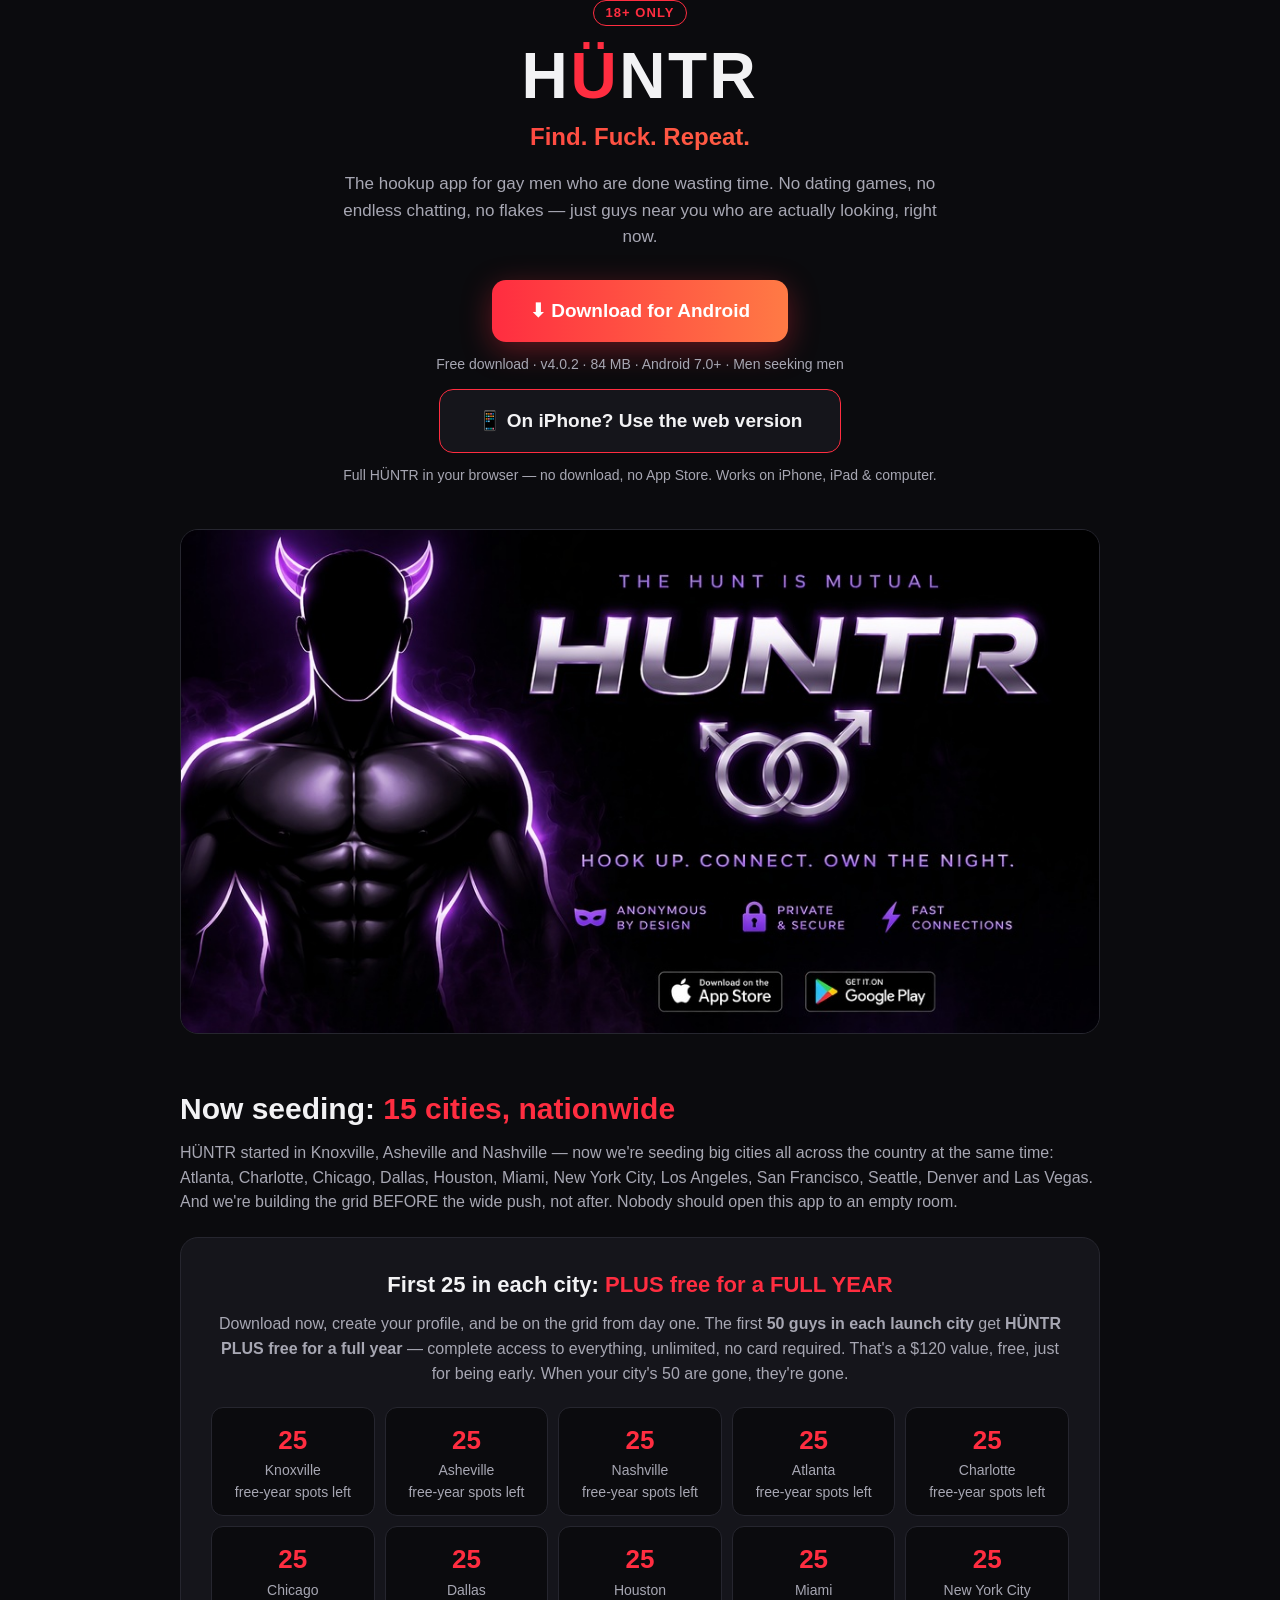
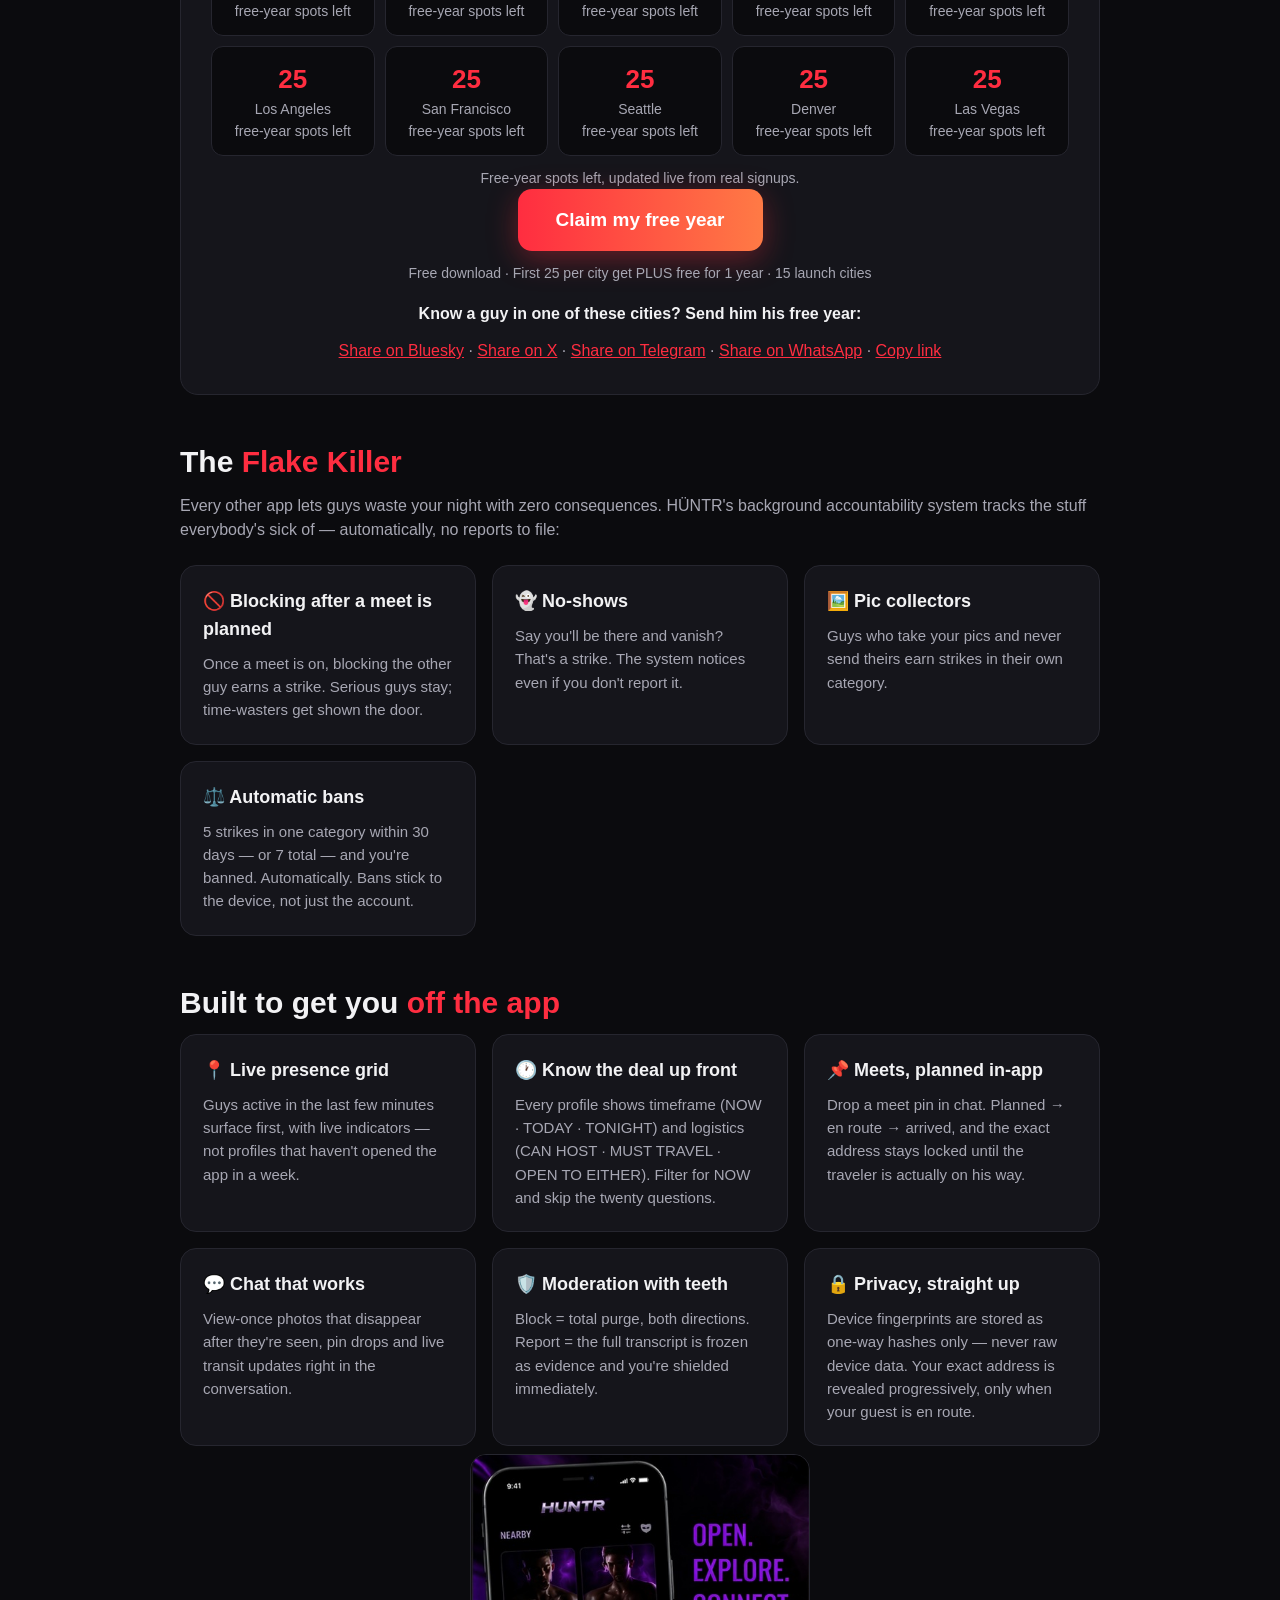
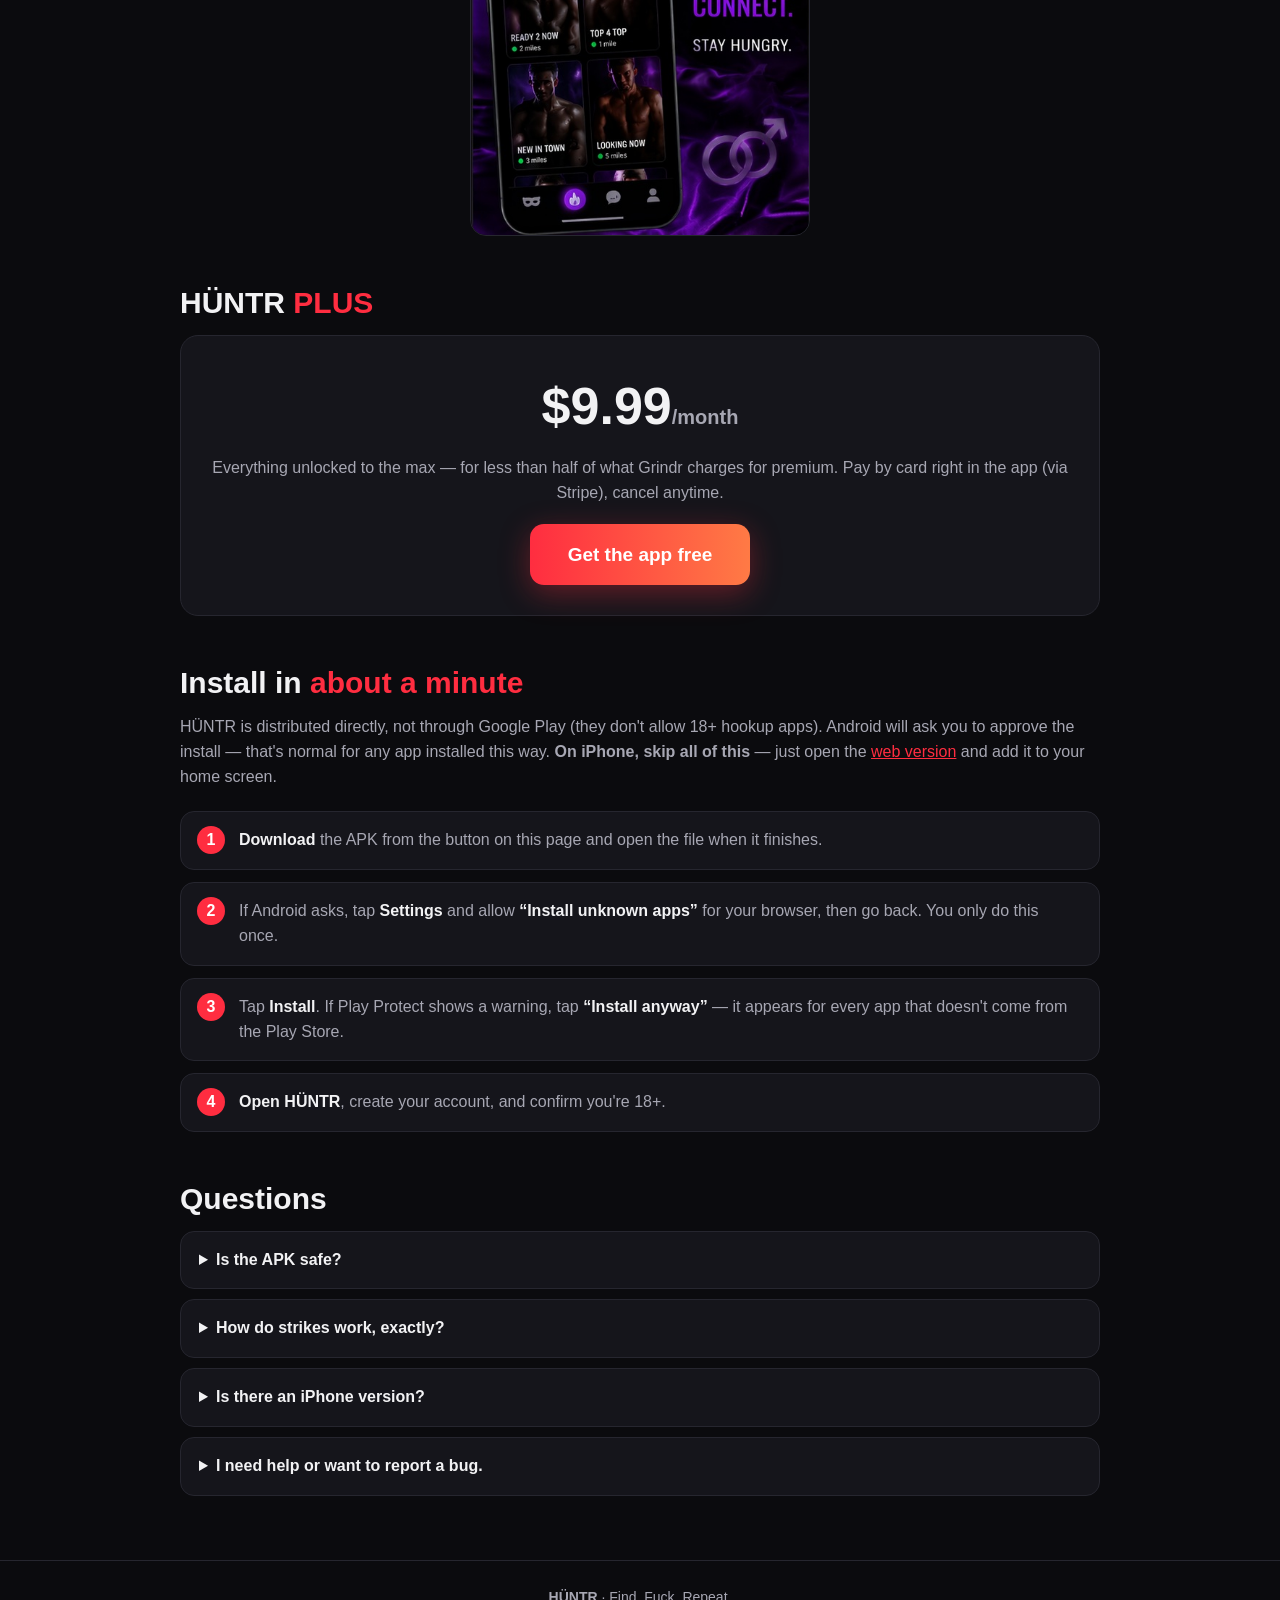
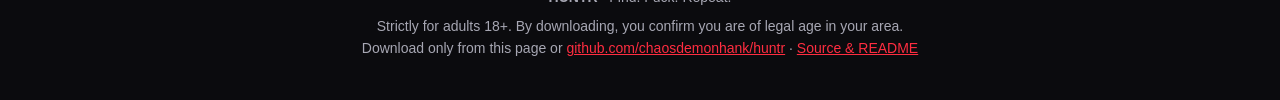
==== commit eb6170a2: "Founding offer 25/city: landing copy, fallback counts, web app rebuild with reset-password page - in" ====
--- a/docs/index.html
+++ b/docs/index.html
@@ -76,12 +76,12 @@
     <h2>Now seeding: <span class="a">15 cities, nationwide</span></h2>
     <p class="sub">HÜNTR started in Knoxville, Asheville and Nashville — now we're seeding big cities all across the country at the same time: Atlanta, Charlotte, Chicago, Dallas, Houston, Miami, New York City, Los Angeles, San Francisco, Seattle, Denver and Las Vegas. And we're building the grid BEFORE the wide push, not after. Nobody should open this app to an empty room.</p>
     <div class="price">
-      <p style="font-size:22px;font-weight:800">First 50 in each city: <span style="color:var(--accent)">PLUS free for a FULL YEAR</span></p>
+      <p style="font-size:22px;font-weight:800">First 25 in each city: <span style="color:var(--accent)">PLUS free for a FULL YEAR</span></p>
       <p class="sub" style="margin:10px 0 6px">Download now, create your profile, and be on the grid from day one. The first <b>50 guys in each launch city</b> get <b>HÜNTR PLUS free for a full year</b> — complete access to everything, unlimited, no card required. That's a $120 value, free, just for being early. When your city's 50 are gone, they're gone.</p>
       <div class="spots" id="spots"></div>
       <p class="meta" id="spots-note">Free-year spots left, updated live from real signups.</p>
       <a class="btn" href="https://github.com/chaosdemonhank/huntr/releases/download/v4.0.2/app-release.apk">Claim my free year</a>
-      <div class="meta">Free download · First 50 per city get PLUS free for 1 year · 15 launch cities</div>
+      <div class="meta">Free download · First 25 per city get PLUS free for 1 year · 15 launch cities</div>
       <p style="margin-top:18px;font-weight:700">Know a guy in one of these cities? Send him his free year:</p>
       <div class="meta" style="font-size:16px">
         <a href="https://bsky.app/intent/compose?text=First%2050%20guys%20in%20each%20city%20get%20H%C3%9CNTR%20PLUS%20free%20for%20a%20FULL%20YEAR%20%E2%80%94%20new%20hookup%20app%20that%20bans%20flakes%20automatically.%20Claim%20yours%3A%20https%3A%2F%2Fget.huntrmail.xyz%2F" target="_blank" rel="noopener">Share on Bluesky</a> ·
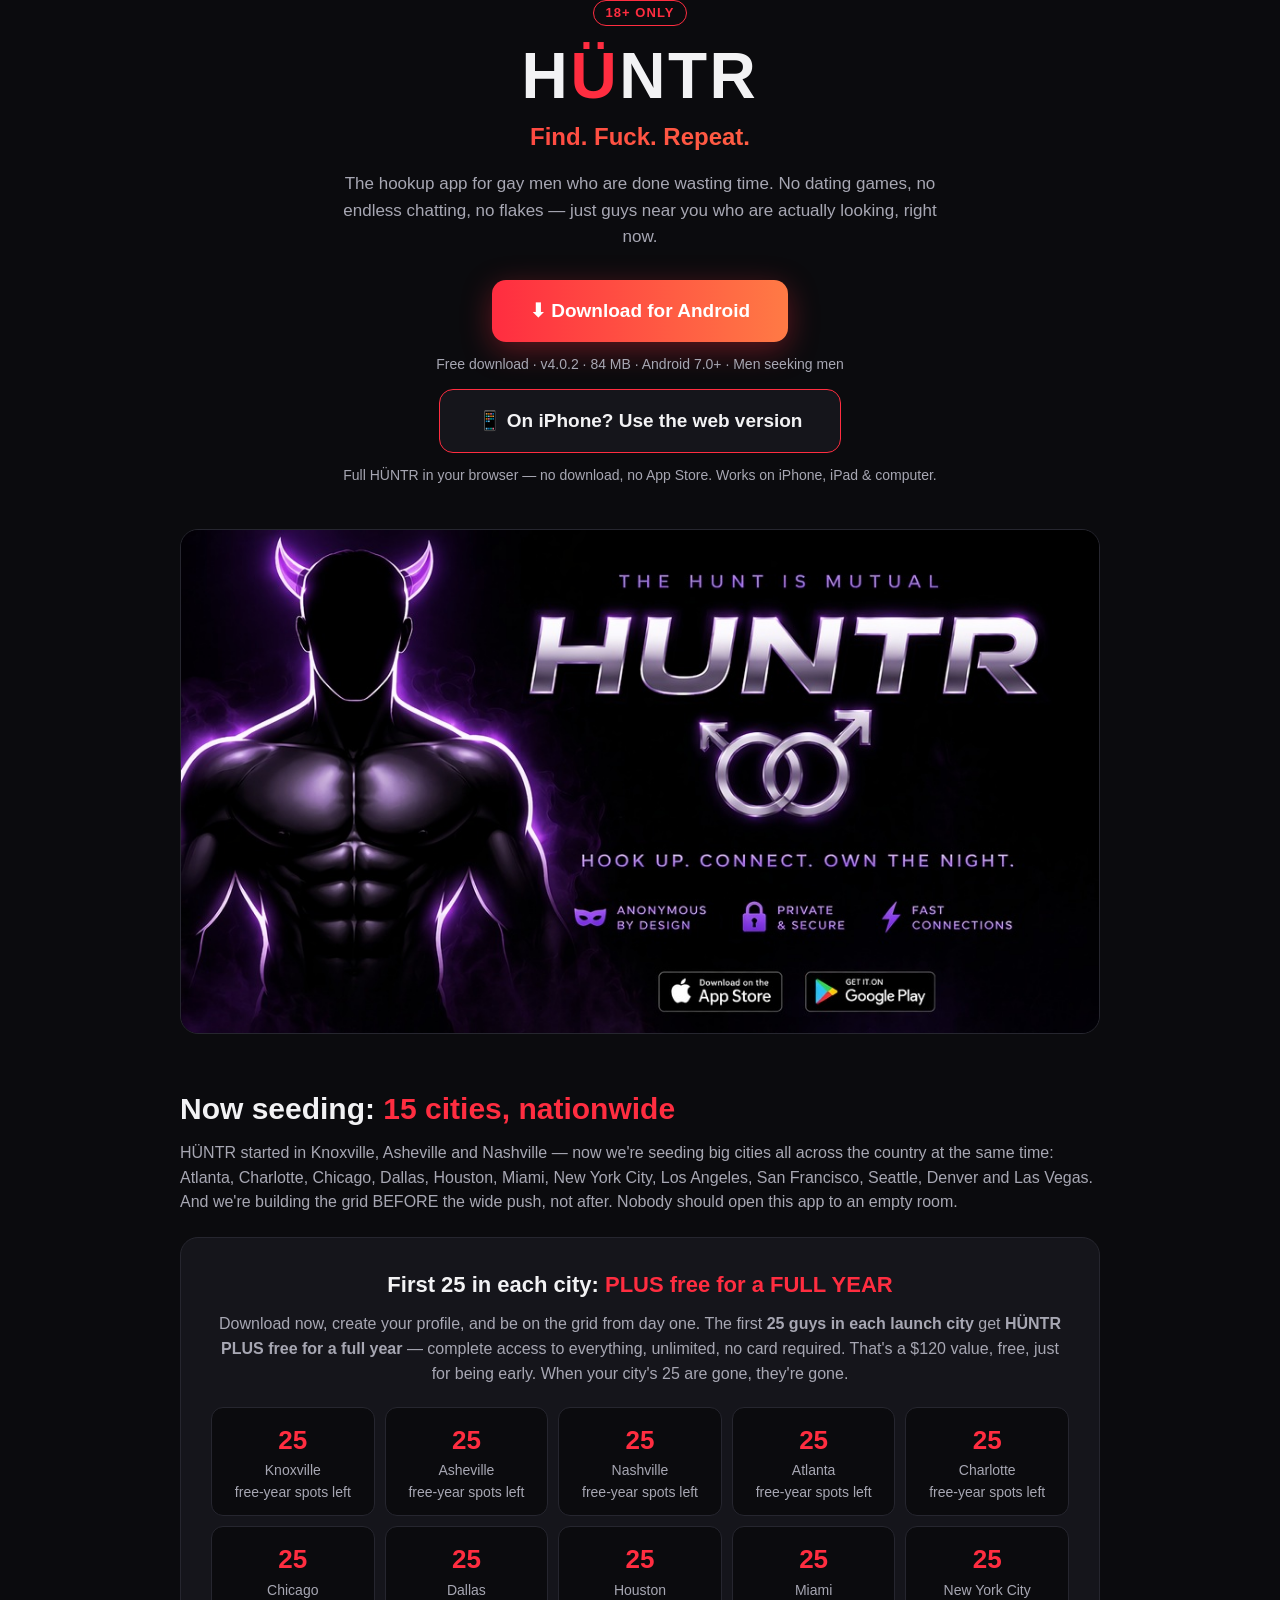
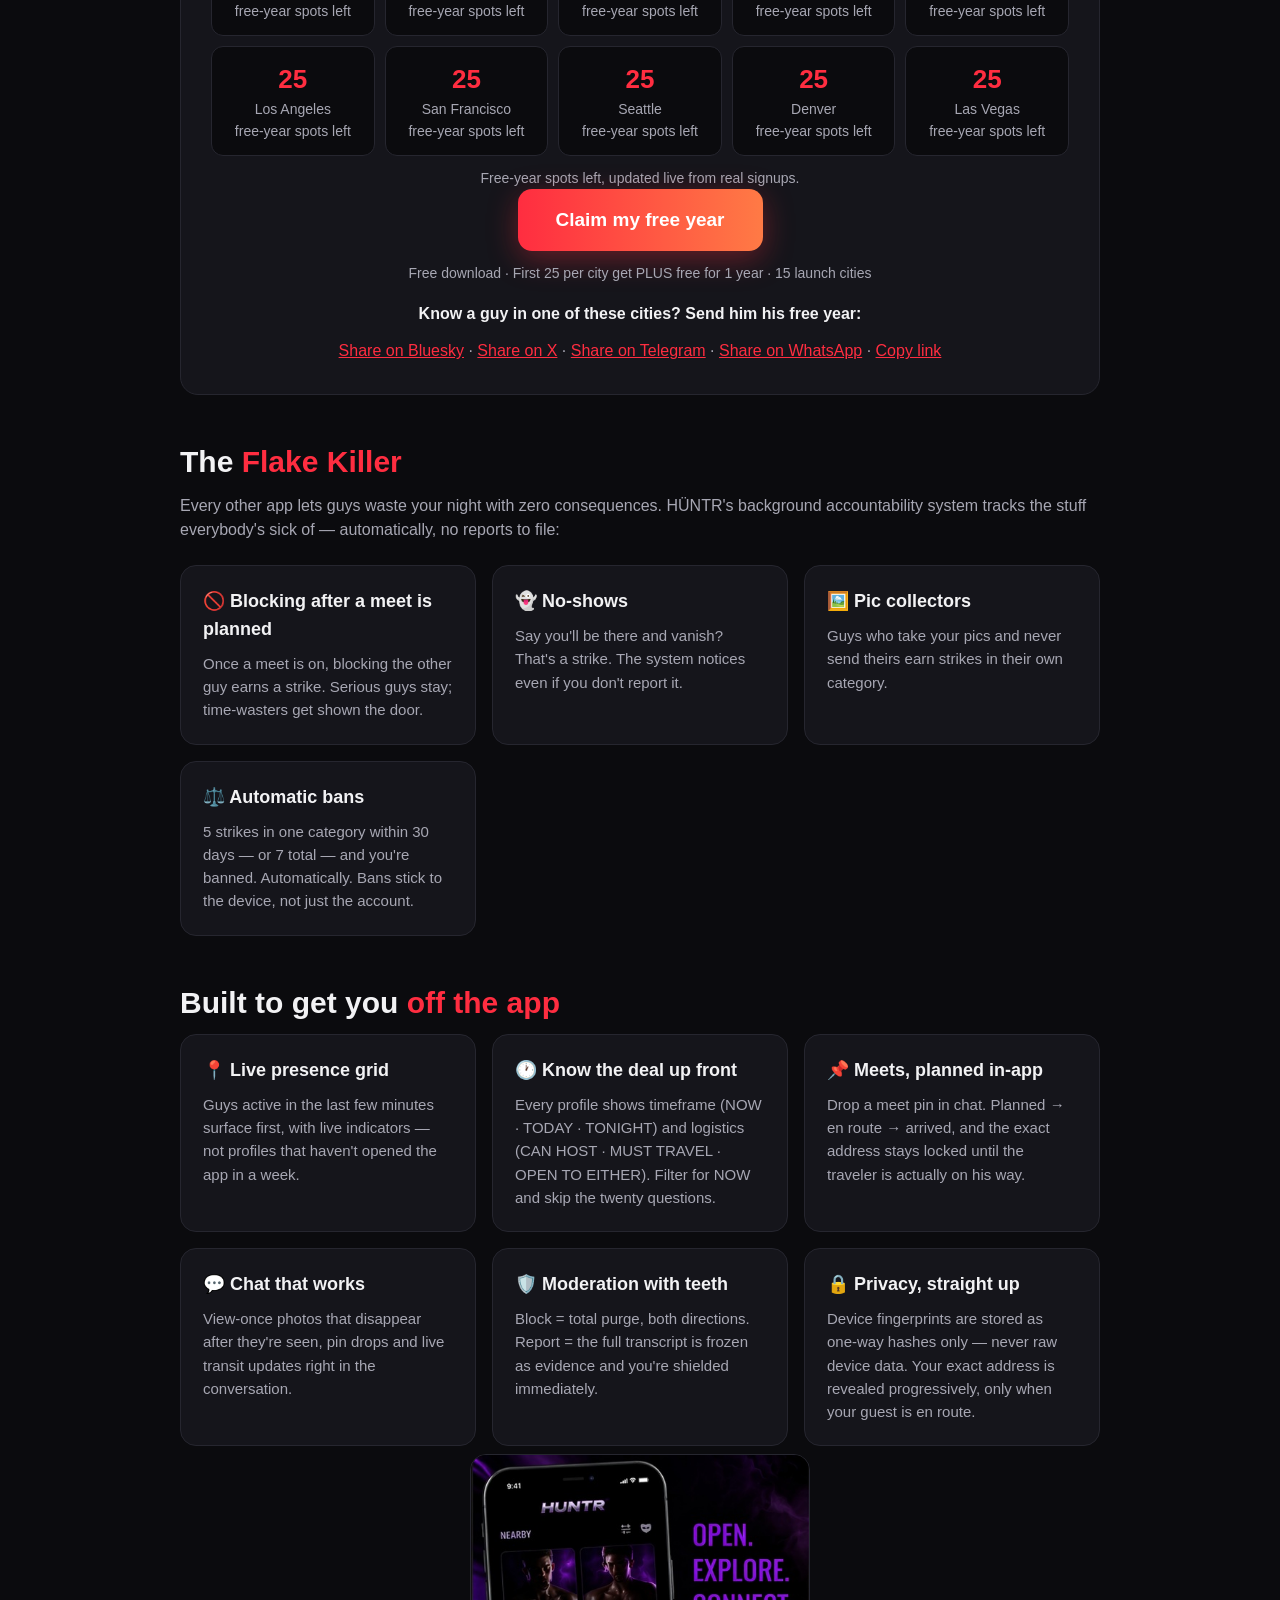
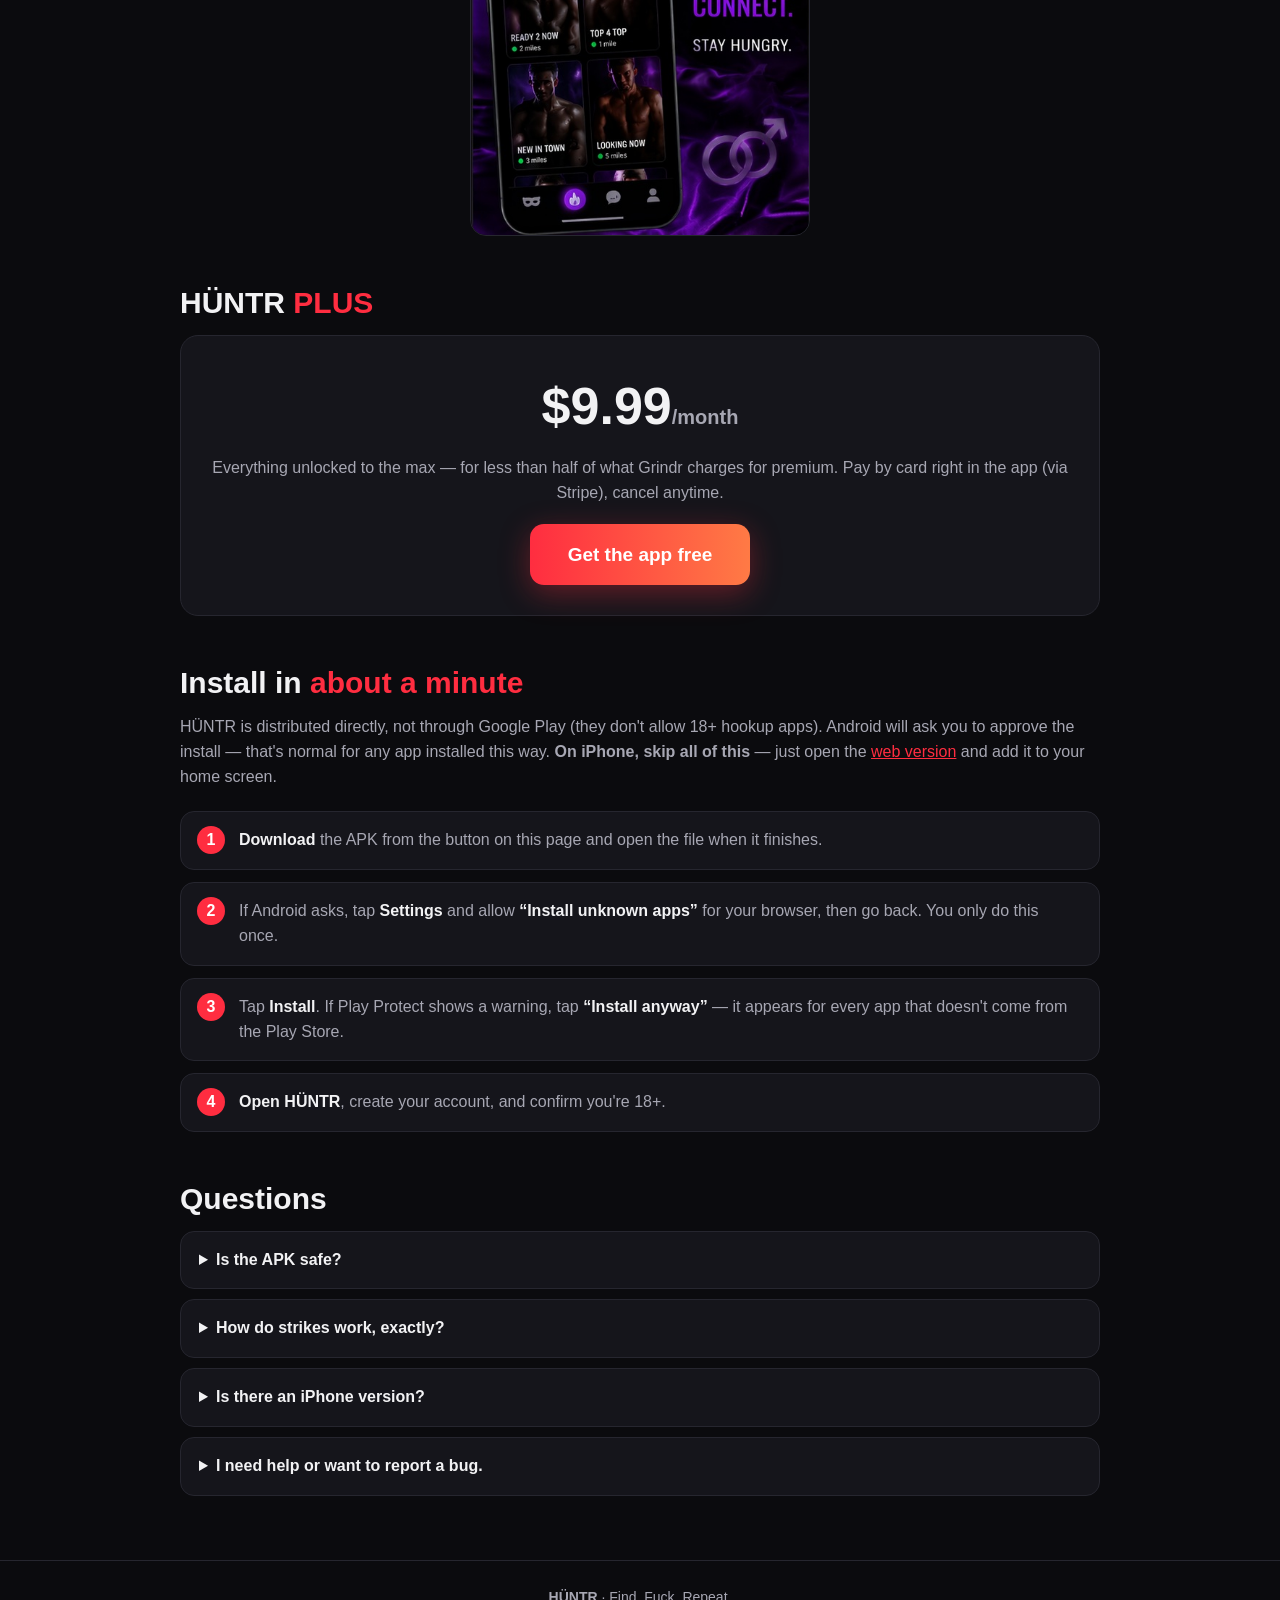
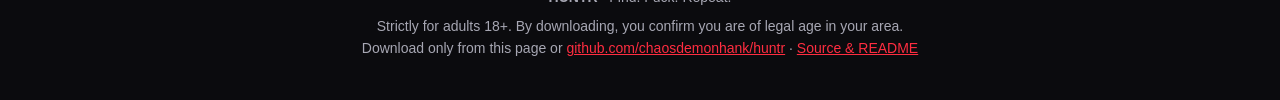
==== commit 6c2d474a: "Fix stale founding offer copy: first 50 -> first 25 per city" ====
--- a/docs/index.html
+++ b/docs/index.html
@@ -77,7 +77,7 @@
     <p class="sub">HÜNTR started in Knoxville, Asheville and Nashville — now we're seeding big cities all across the country at the same time: Atlanta, Charlotte, Chicago, Dallas, Houston, Miami, New York City, Los Angeles, San Francisco, Seattle, Denver and Las Vegas. And we're building the grid BEFORE the wide push, not after. Nobody should open this app to an empty room.</p>
     <div class="price">
       <p style="font-size:22px;font-weight:800">First 25 in each city: <span style="color:var(--accent)">PLUS free for a FULL YEAR</span></p>
-      <p class="sub" style="margin:10px 0 6px">Download now, create your profile, and be on the grid from day one. The first <b>50 guys in each launch city</b> get <b>HÜNTR PLUS free for a full year</b> — complete access to everything, unlimited, no card required. That's a $120 value, free, just for being early. When your city's 50 are gone, they're gone.</p>
+      <p class="sub" style="margin:10px 0 6px">Download now, create your profile, and be on the grid from day one. The first <b>25 guys in each launch city</b> get <b>HÜNTR PLUS free for a full year</b> — complete access to everything, unlimited, no card required. That's a $120 value, free, just for being early. When your city's 25 are gone, they're gone.</p>
       <div class="spots" id="spots"></div>
       <p class="meta" id="spots-note">Free-year spots left, updated live from real signups.</p>
       <a class="btn" href="https://github.com/chaosdemonhank/huntr/releases/download/v4.0.2/app-release.apk">Claim my free year</a>
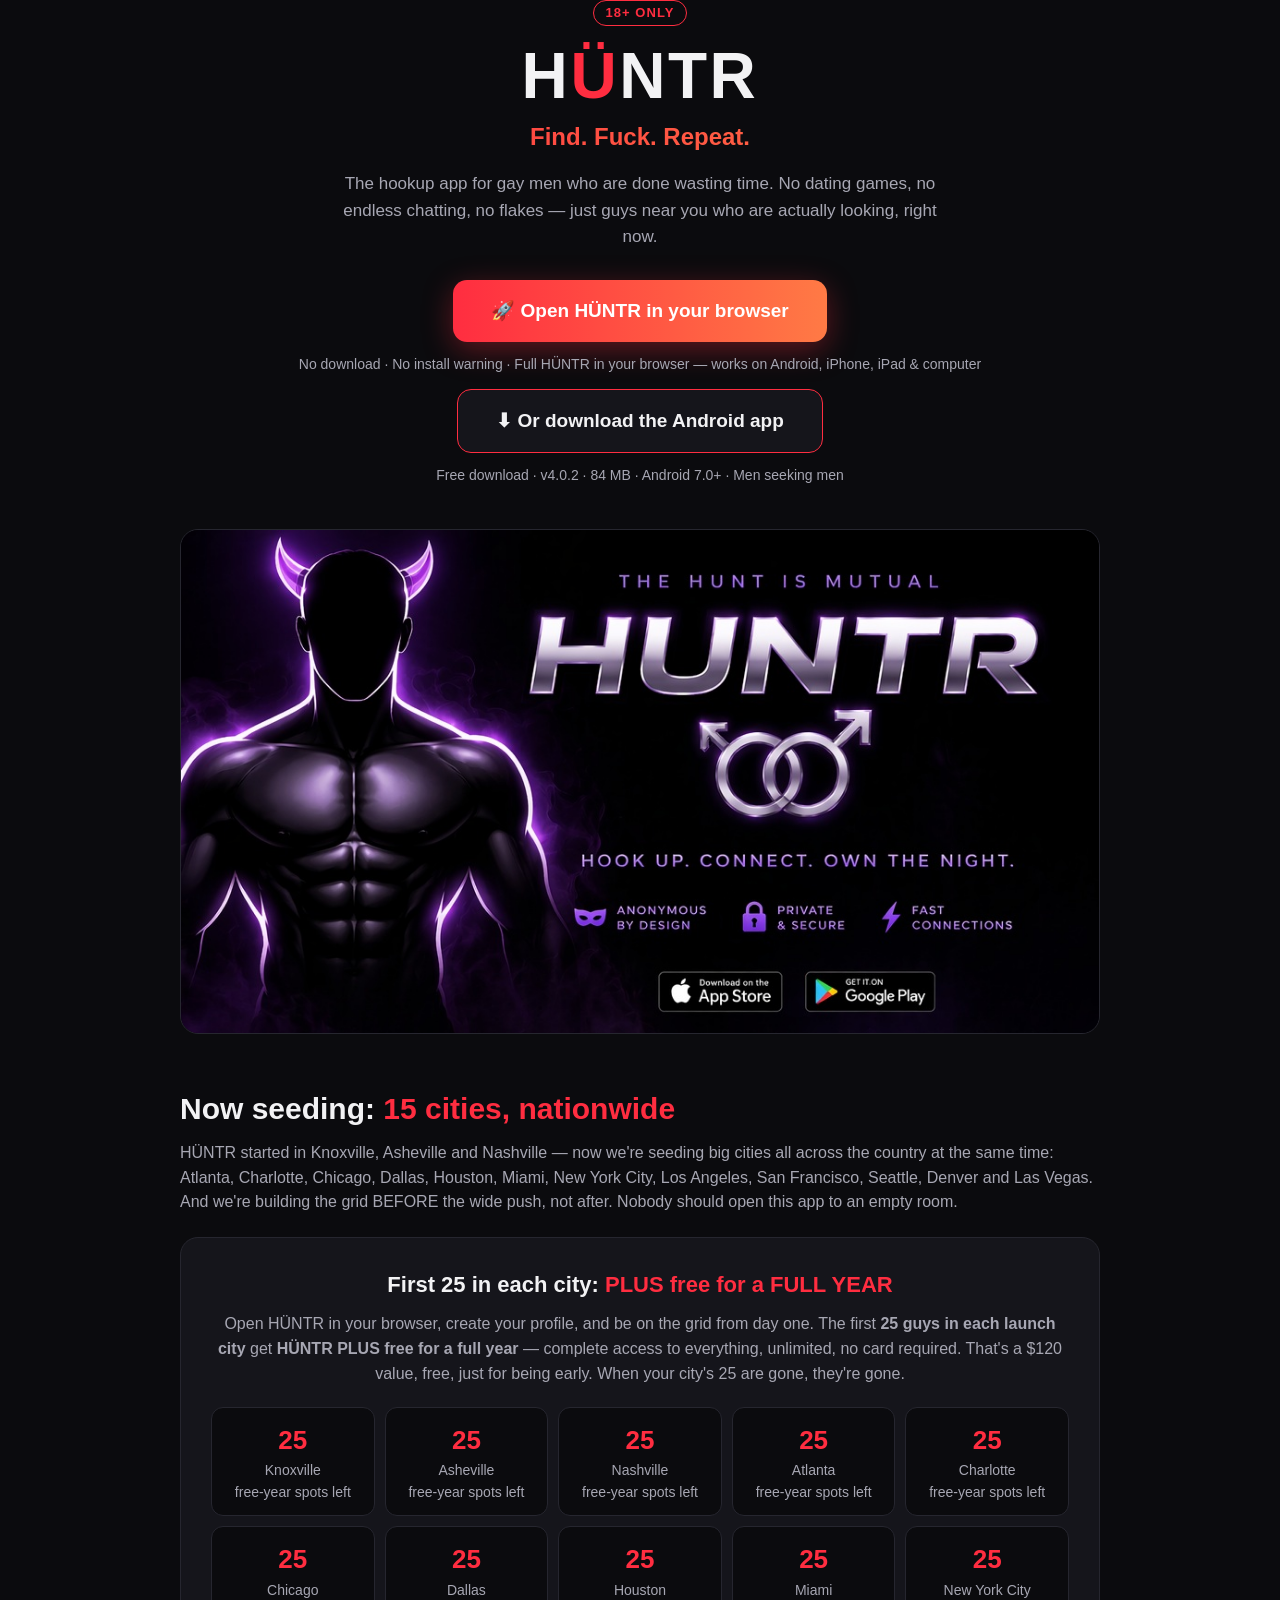
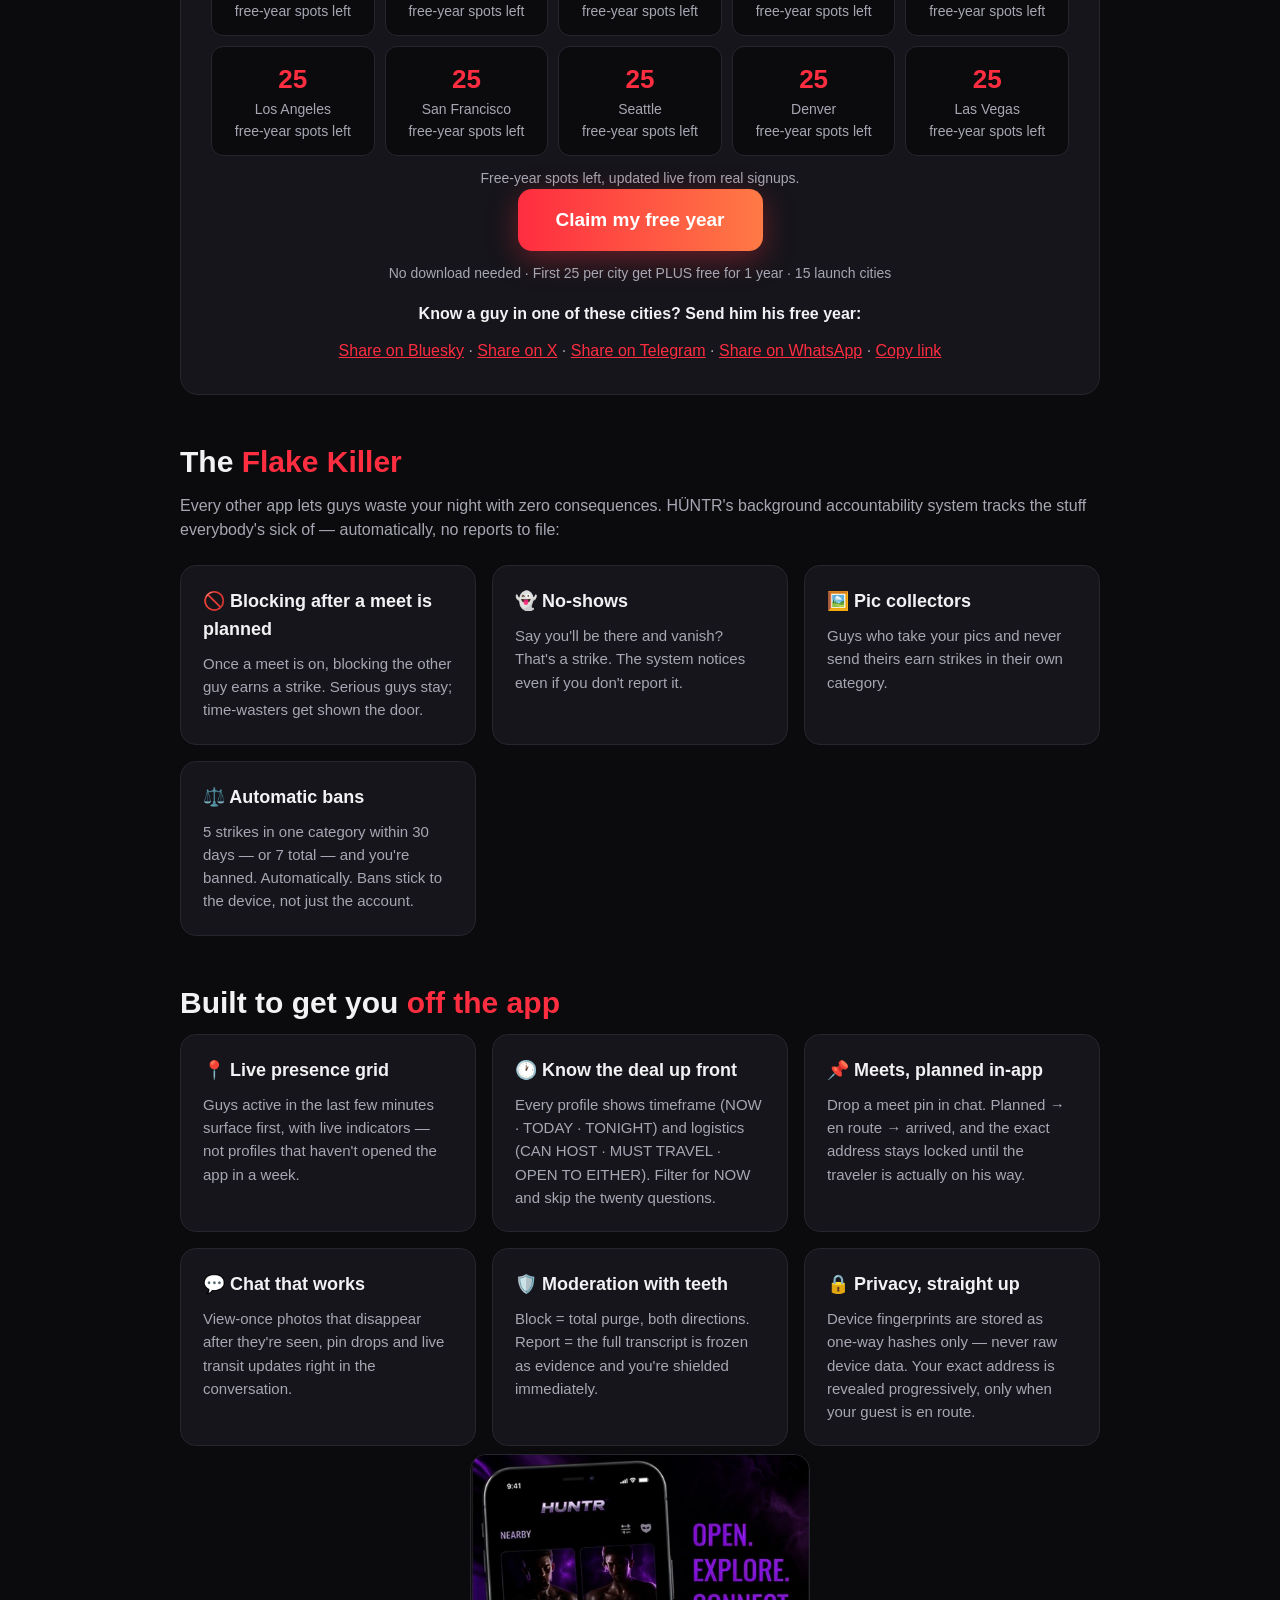
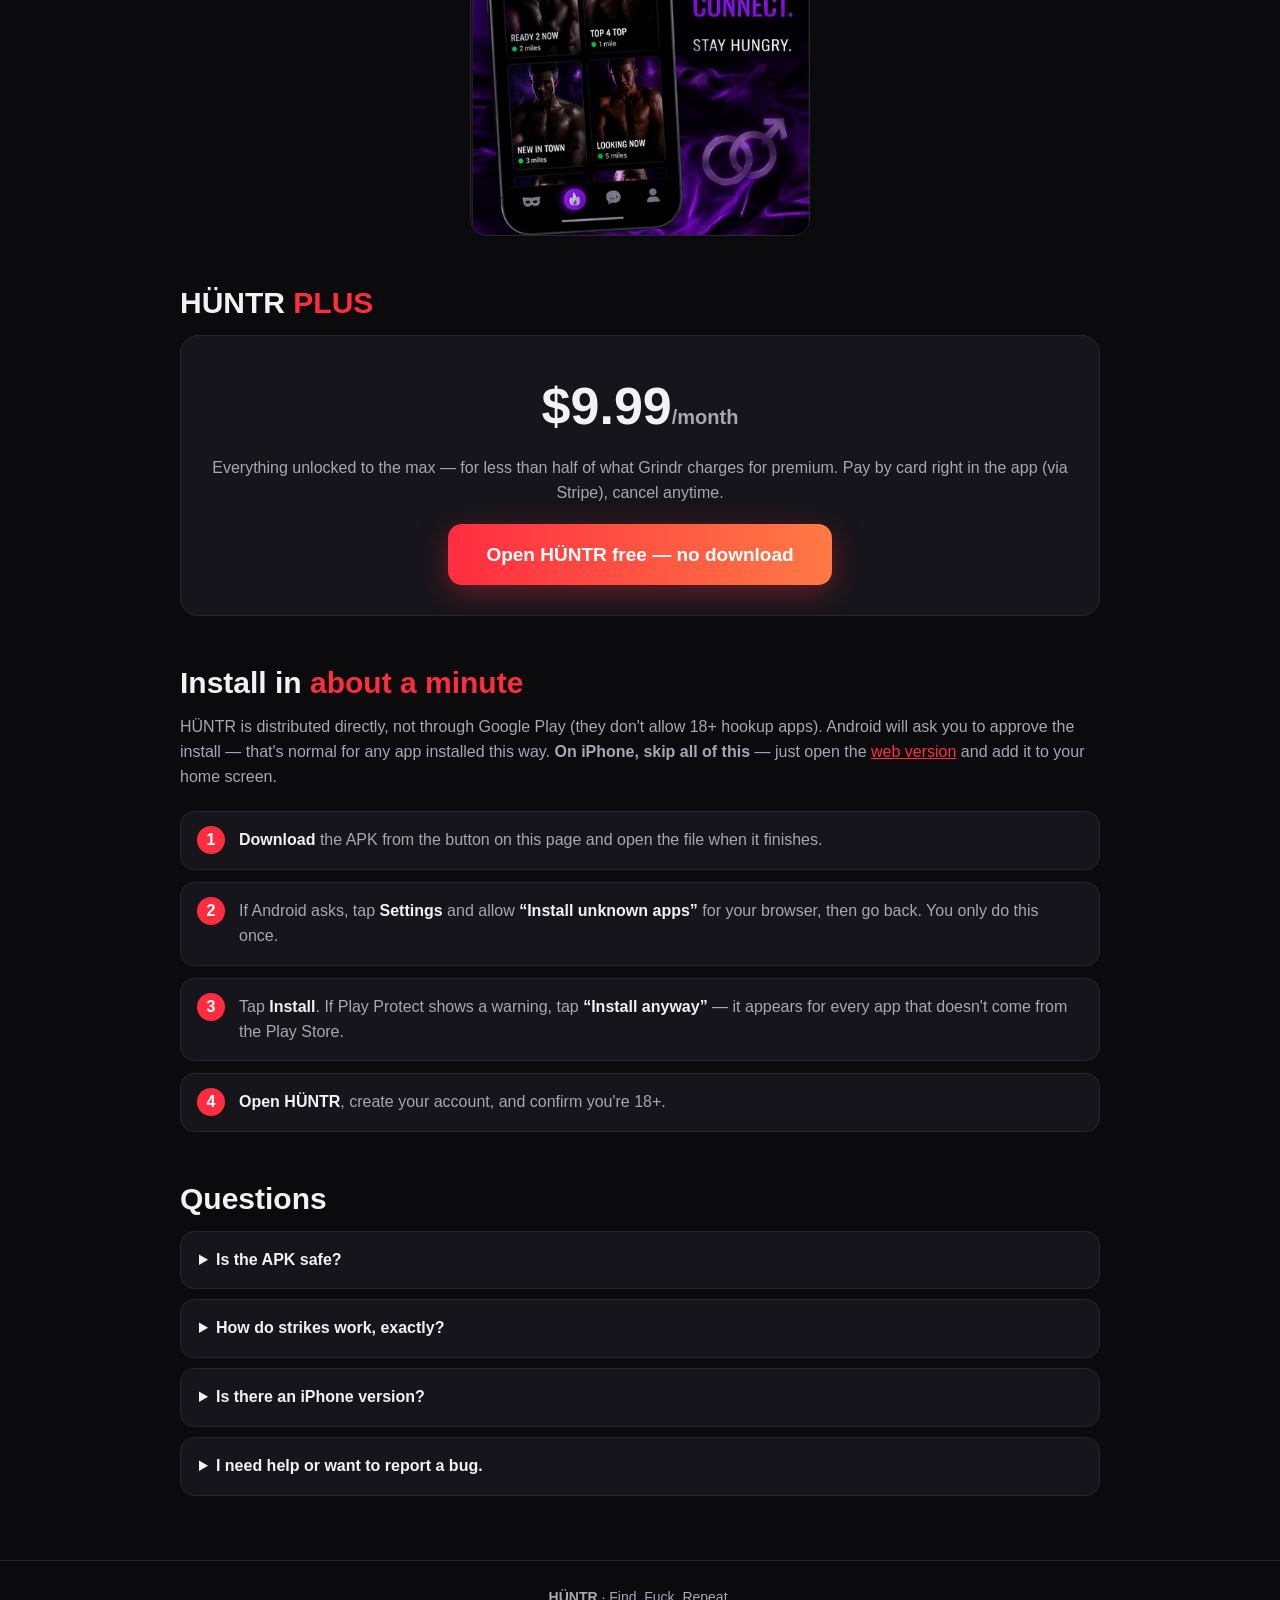
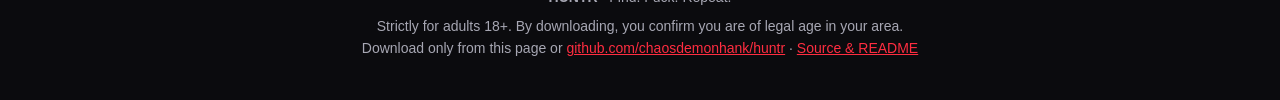
==== commit 77501aac: "Launch overhaul: web app is the front door — primary CTA opens get.huntrmail.xyz/app, APK secondary;" ====
--- a/docs/index.html
+++ b/docs/index.html
@@ -62,10 +62,10 @@
   <div class="tagline">Find. Fuck. Repeat.</div>
   <p class="pitch">The hookup app for gay men who are done wasting time. No dating games, no endless chatting, no flakes — just guys near you who are actually looking, right now.</p>
   <div class="cta">
-    <a class="btn" href="https://github.com/chaosdemonhank/huntr/releases/download/v4.0.2/app-release.apk">⬇ Download for Android</a>
+    <a class="btn" href="https://get.huntrmail.xyz/app/">🚀 Open HÜNTR in your browser</a>
+    <div class="meta">No download · No install warning · Full HÜNTR in your browser — works on Android, iPhone, iPad &amp; computer</div>
+    <a class="btn alt" href="https://github.com/chaosdemonhank/huntr/releases/download/v4.0.2/app-release.apk">⬇ Or download the Android app</a>
     <div class="meta">Free download · v4.0.2 · 84 MB · Android 7.0+ · Men seeking men</div>
-    <a class="btn alt" href="https://get.huntrmail.xyz/app/">📱 On iPhone? Use the web version</a>
-    <div class="meta">Full HÜNTR in your browser — no download, no App Store. Works on iPhone, iPad &amp; computer.</div>
   </div>
   <img class="hero-img" src="banner.jpg" alt="HÜNTR">
 </header>
@@ -77,18 +77,18 @@
     <p class="sub">HÜNTR started in Knoxville, Asheville and Nashville — now we're seeding big cities all across the country at the same time: Atlanta, Charlotte, Chicago, Dallas, Houston, Miami, New York City, Los Angeles, San Francisco, Seattle, Denver and Las Vegas. And we're building the grid BEFORE the wide push, not after. Nobody should open this app to an empty room.</p>
     <div class="price">
       <p style="font-size:22px;font-weight:800">First 25 in each city: <span style="color:var(--accent)">PLUS free for a FULL YEAR</span></p>
-      <p class="sub" style="margin:10px 0 6px">Download now, create your profile, and be on the grid from day one. The first <b>25 guys in each launch city</b> get <b>HÜNTR PLUS free for a full year</b> — complete access to everything, unlimited, no card required. That's a $120 value, free, just for being early. When your city's 25 are gone, they're gone.</p>
+      <p class="sub" style="margin:10px 0 6px">Open HÜNTR in your browser, create your profile, and be on the grid from day one. The first <b>25 guys in each launch city</b> get <b>HÜNTR PLUS free for a full year</b> — complete access to everything, unlimited, no card required. That's a $120 value, free, just for being early. When your city's 25 are gone, they're gone.</p>
       <div class="spots" id="spots"></div>
       <p class="meta" id="spots-note">Free-year spots left, updated live from real signups.</p>
-      <a class="btn" href="https://github.com/chaosdemonhank/huntr/releases/download/v4.0.2/app-release.apk">Claim my free year</a>
-      <div class="meta">Free download · First 25 per city get PLUS free for 1 year · 15 launch cities</div>
+      <a class="btn" href="https://get.huntrmail.xyz/app/">Claim my free year</a>
+      <div class="meta">No download needed · First 25 per city get PLUS free for 1 year · 15 launch cities</div>
       <p style="margin-top:18px;font-weight:700">Know a guy in one of these cities? Send him his free year:</p>
       <div class="meta" style="font-size:16px">
-        <a href="https://bsky.app/intent/compose?text=First%2050%20guys%20in%20each%20city%20get%20H%C3%9CNTR%20PLUS%20free%20for%20a%20FULL%20YEAR%20%E2%80%94%20new%20hookup%20app%20that%20bans%20flakes%20automatically.%20Claim%20yours%3A%20https%3A%2F%2Fget.huntrmail.xyz%2F" target="_blank" rel="noopener">Share on Bluesky</a> ·
-        <a href="https://twitter.com/intent/tweet?text=First%2050%20guys%20in%20each%20city%20get%20H%C3%9CNTR%20PLUS%20free%20for%20a%20FULL%20YEAR%20%E2%80%94%20new%20hookup%20app%20that%20bans%20flakes%20automatically.%20Claim%20yours%3A%20https%3A%2F%2Fget.huntrmail.xyz%2F" target="_blank" rel="noopener">Share on X</a> ·
-        <a href="https://t.me/share/url?url=https%3A%2F%2Fget.huntrmail.xyz%2F&text=First%2050%20guys%20in%20each%20city%20get%20H%C3%9CNTR%20PLUS%20free%20for%20a%20FULL%20YEAR%20%E2%80%94%20new%20hookup%20app%20that%20bans%20flakes%20automatically." target="_blank" rel="noopener">Share on Telegram</a> ·
-        <a href="https://wa.me/?text=First%2050%20guys%20in%20each%20city%20get%20H%C3%9CNTR%20PLUS%20free%20for%20a%20FULL%20YEAR%20%E2%80%94%20new%20hookup%20app%20that%20bans%20flakes%20automatically.%20Claim%20yours%3A%20https%3A%2F%2Fget.huntrmail.xyz%2F" target="_blank" rel="noopener">Share on WhatsApp</a> ·
-        <a href="#" onclick="navigator.clipboard.writeText('https://get.huntrmail.xyz/');this.textContent='Link copied ✓';return false;">Copy link</a>
+        <a href="https://bsky.app/intent/compose?text=First%2025%20guys%20in%20each%20city%20get%20H%C3%9CNTR%20PLUS%20free%20for%20a%20FULL%20YEAR%20%E2%80%94%20new%20hookup%20app%20that%20bans%20flakes%20automatically.%20Claim%20yours%3A%20https%3A%2F%2Fget.huntrmail.xyz%2Fapp%2F" target="_blank" rel="noopener">Share on Bluesky</a> ·
+        <a href="https://twitter.com/intent/tweet?text=First%2025%20guys%20in%20each%20city%20get%20H%C3%9CNTR%20PLUS%20free%20for%20a%20FULL%20YEAR%20%E2%80%94%20new%20hookup%20app%20that%20bans%20flakes%20automatically.%20Claim%20yours%3A%20https%3A%2F%2Fget.huntrmail.xyz%2Fapp%2F" target="_blank" rel="noopener">Share on X</a> ·
+        <a href="https://t.me/share/url?url=https%3A%2F%2Fget.huntrmail.xyz%2Fapp%2F&text=First%2025%20guys%20in%20each%20city%20get%20H%C3%9CNTR%20PLUS%20free%20for%20a%20FULL%20YEAR%20%E2%80%94%20new%20hookup%20app%20that%20bans%20flakes%20automatically." target="_blank" rel="noopener">Share on Telegram</a> ·
+        <a href="https://wa.me/?text=First%2025%20guys%20in%20each%20city%20get%20H%C3%9CNTR%20PLUS%20free%20for%20a%20FULL%20YEAR%20%E2%80%94%20new%20hookup%20app%20that%20bans%20flakes%20automatically.%20Claim%20yours%3A%20https%3A%2F%2Fget.huntrmail.xyz%2Fapp%2F" target="_blank" rel="noopener">Share on WhatsApp</a> ·
+        <a href="#" onclick="navigator.clipboard.writeText('https://get.huntrmail.xyz/app/');this.textContent='Link copied ✓';return false;">Copy link</a>
       </div>
     </div>
   </section>
@@ -98,7 +98,7 @@
   function render(counts){
     var el=document.getElementById('spots'); if(!el) return;
     el.innerHTML=CITIES.map(function(name){
-      var left=50;
+      var left=25;
       if(counts){ for(var i=0;i<counts.length;i++){ if(counts[i].label===name){ left=counts[i].spotsLeft; break; } } }
       return '<div class="spot"><div class="n">'+left+'</div><div class="c">'+name+'<br>free-year spots left</div></div>';
     }).join('');
@@ -143,7 +143,7 @@
     <div class="price">
       <div class="amount">$9.99<span>/month</span></div>
       <p class="sub" style="margin:10px 0 18px">Everything unlocked to the max — for less than half of what Grindr charges for premium. Pay by card right in the app (via Stripe), cancel anytime.</p>
-      <a class="btn" href="https://github.com/chaosdemonhank/huntr/releases/download/v4.0.2/app-release.apk">Get the app free</a>
+      <a class="btn" href="https://get.huntrmail.xyz/app/">Open HÜNTR free — no download</a>
     </div>
   </section>
 
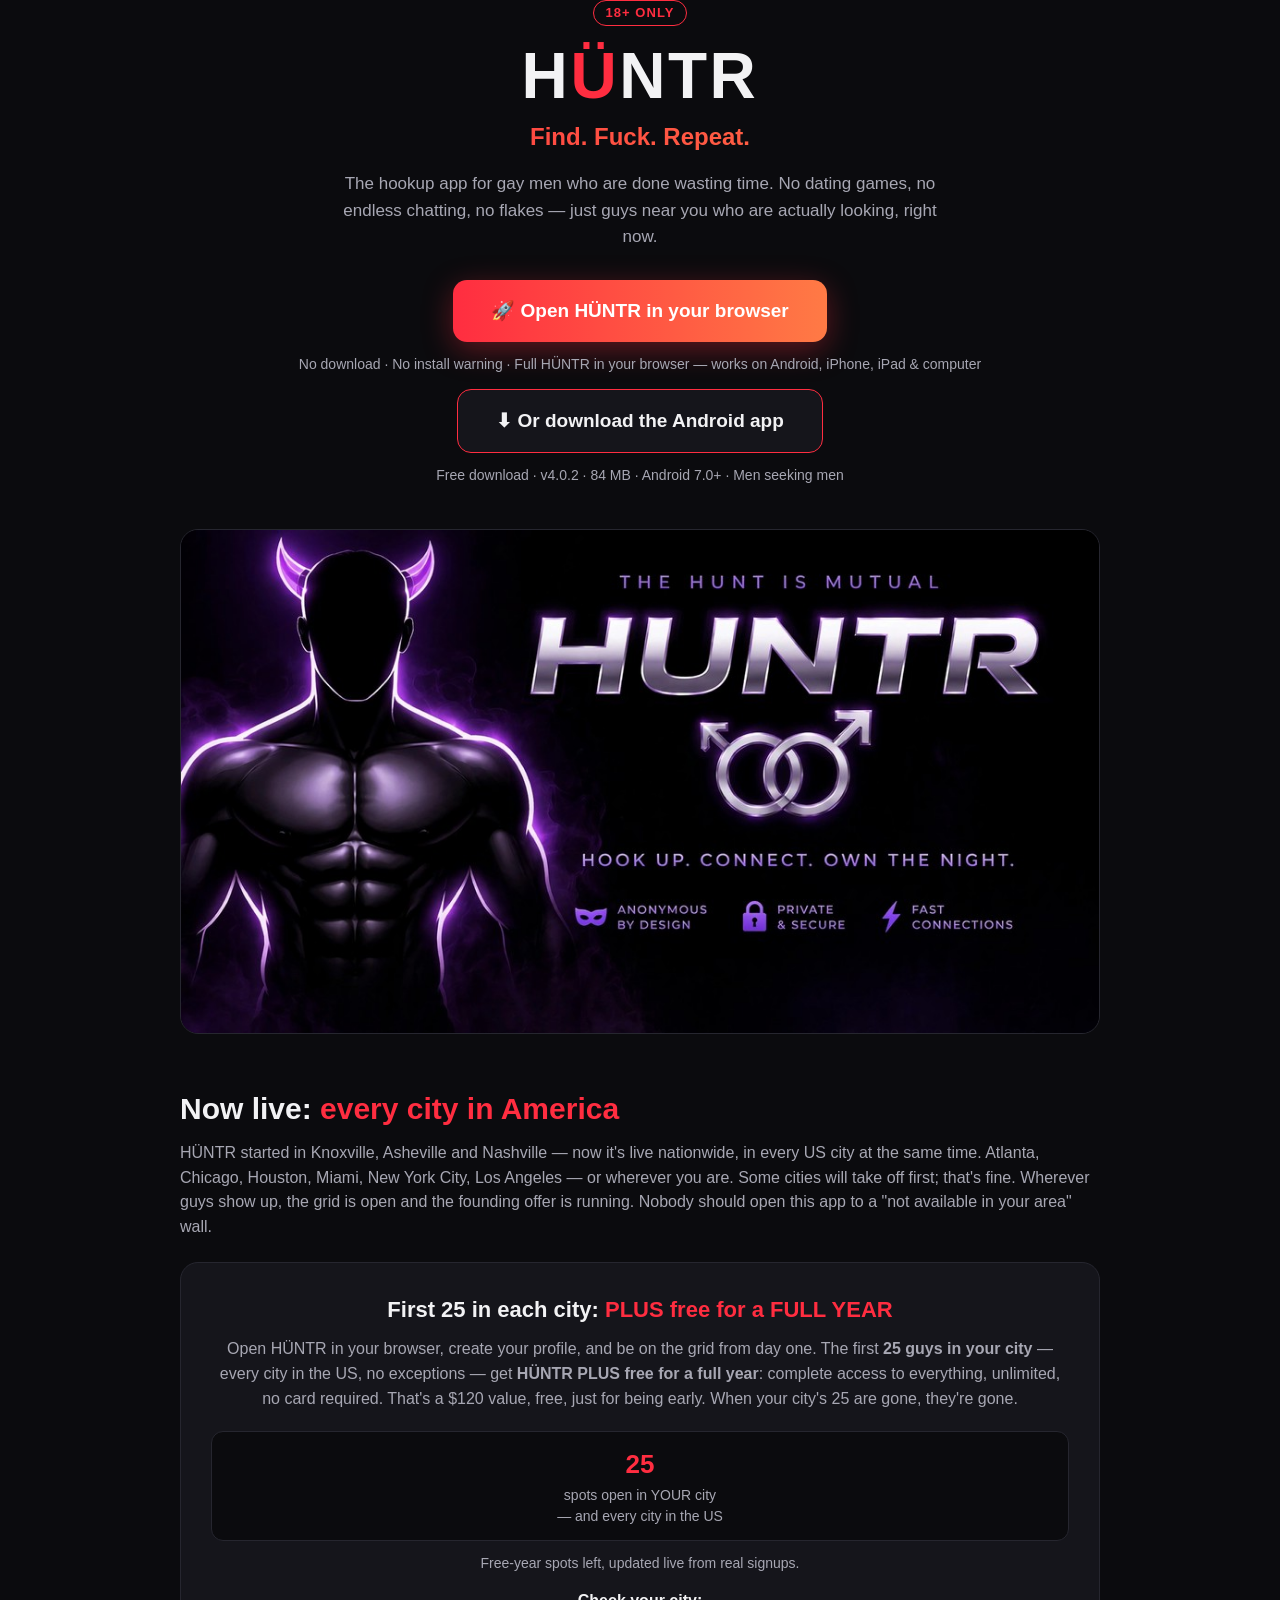
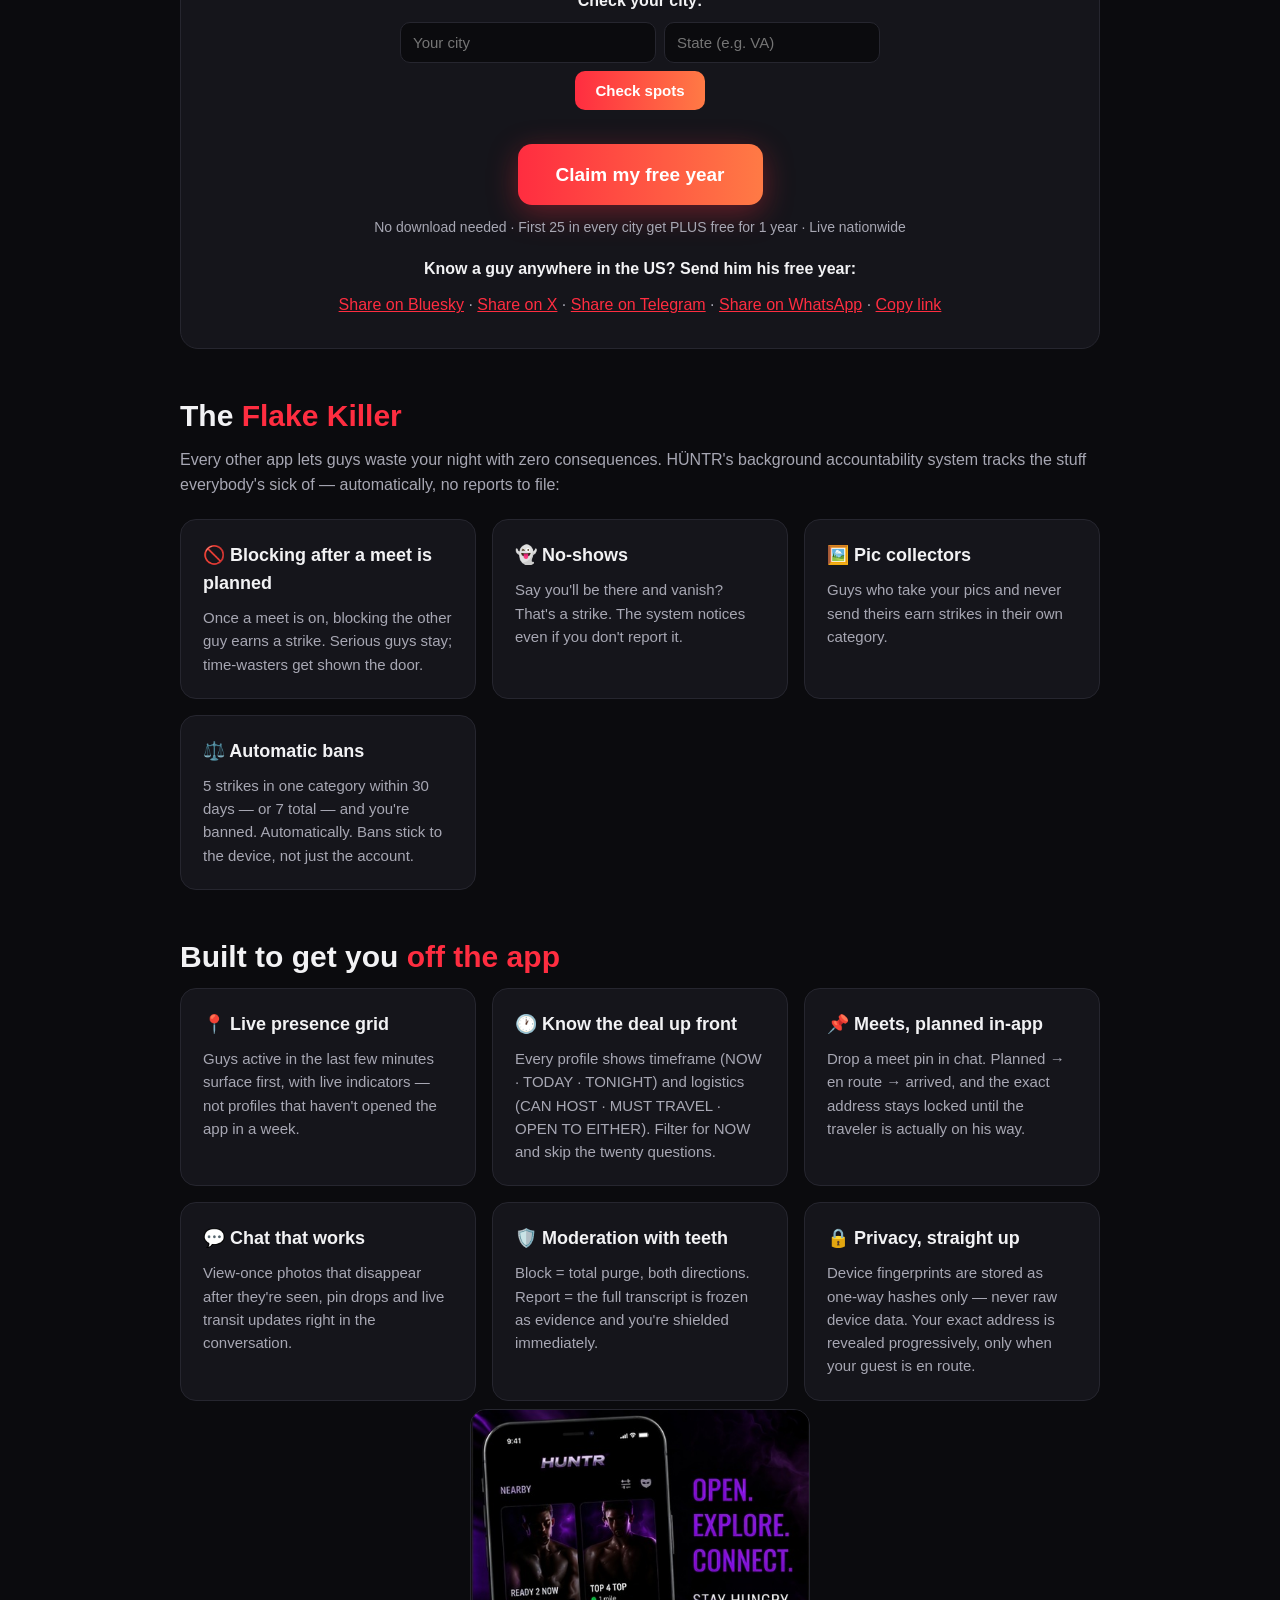
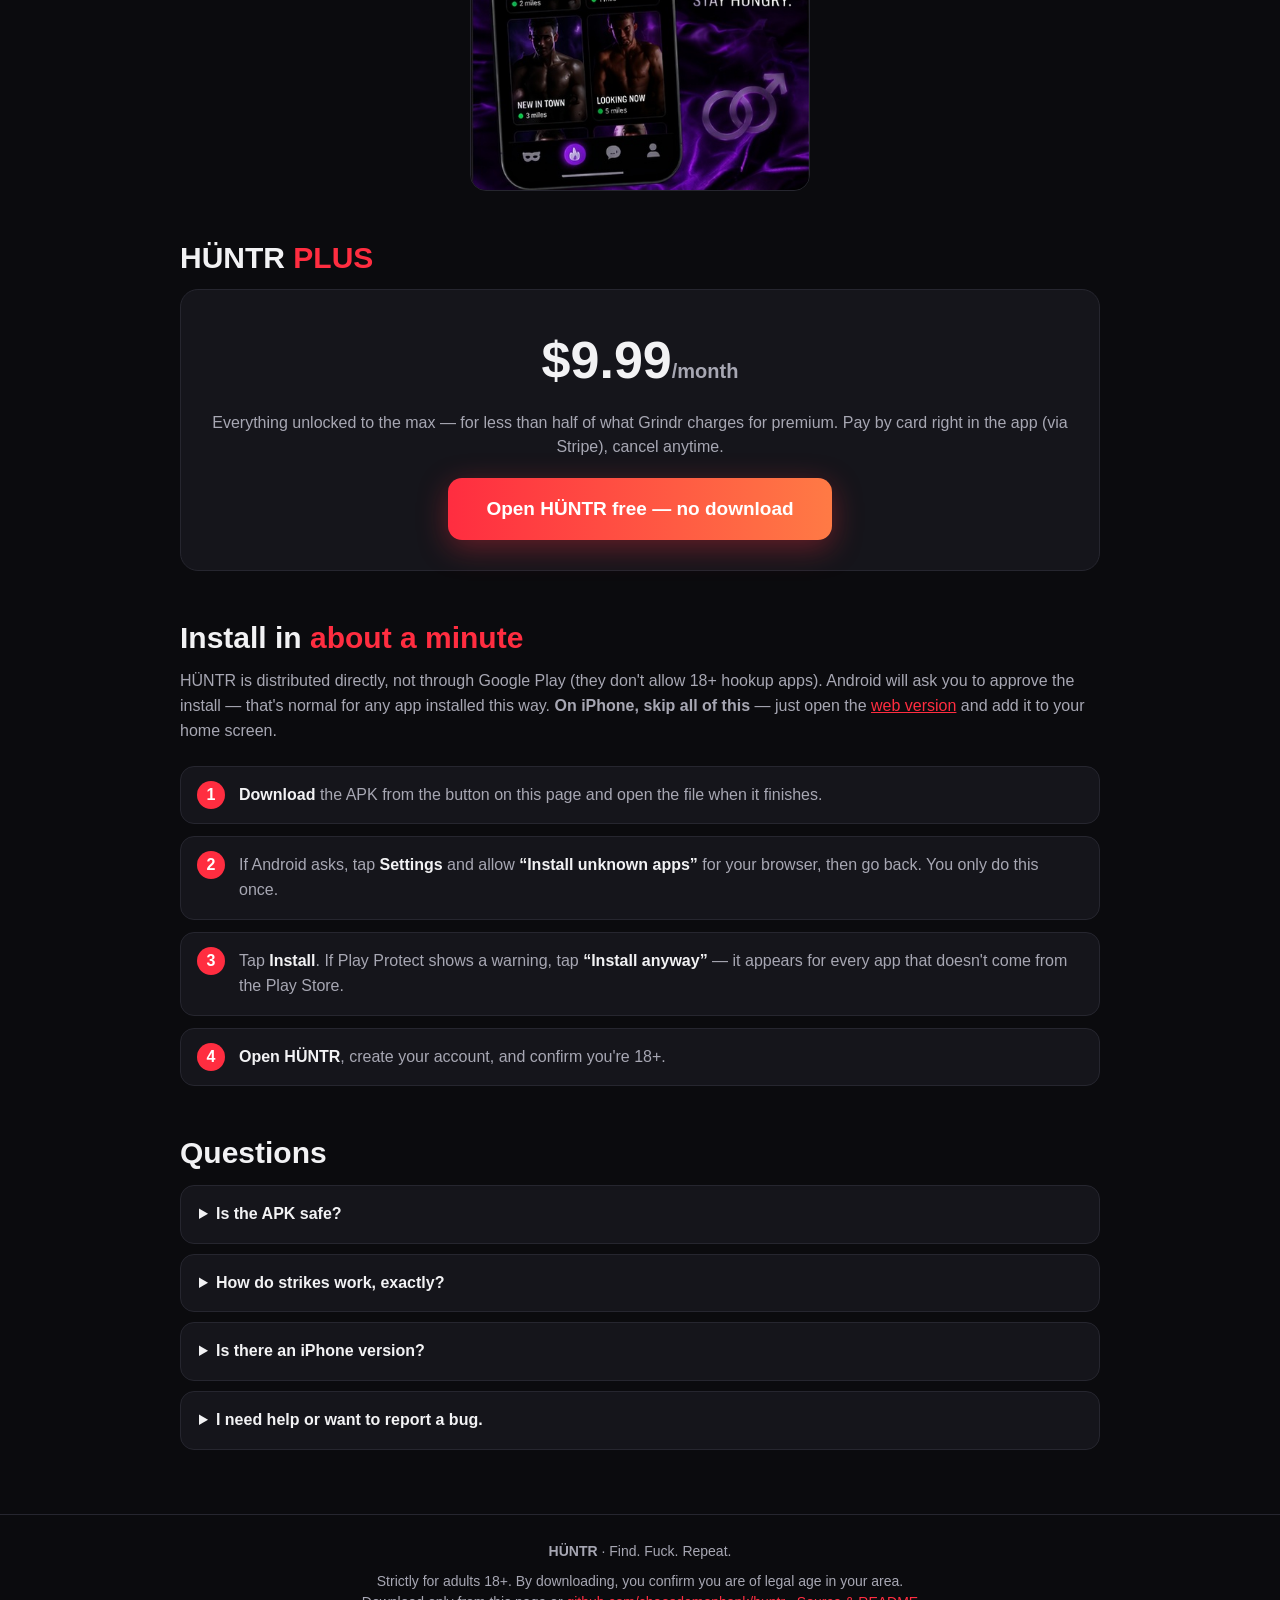
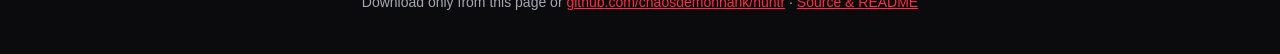
==== commit 655c2bf5: "Nationwide launch: landing page drops the 15-city framing (Shannon, 2026-11-27) - Hero section: 'Now" ====
--- a/docs/index.html
+++ b/docs/index.html
@@ -73,16 +73,25 @@
 <main class="wrap">
 
   <section>
-    <h2>Now seeding: <span class="a">15 cities, nationwide</span></h2>
-    <p class="sub">HÜNTR started in Knoxville, Asheville and Nashville — now we're seeding big cities all across the country at the same time: Atlanta, Charlotte, Chicago, Dallas, Houston, Miami, New York City, Los Angeles, San Francisco, Seattle, Denver and Las Vegas. And we're building the grid BEFORE the wide push, not after. Nobody should open this app to an empty room.</p>
+    <h2>Now live: <span class="a">every city in America</span></h2>
+    <p class="sub">HÜNTR started in Knoxville, Asheville and Nashville — now it's live nationwide, in every US city at the same time. Atlanta, Chicago, Houston, Miami, New York City, Los Angeles — or wherever you are. Some cities will take off first; that's fine. Wherever guys show up, the grid is open and the founding offer is running. Nobody should open this app to a "not available in your area" wall.</p>
     <div class="price">
       <p style="font-size:22px;font-weight:800">First 25 in each city: <span style="color:var(--accent)">PLUS free for a FULL YEAR</span></p>
-      <p class="sub" style="margin:10px 0 6px">Open HÜNTR in your browser, create your profile, and be on the grid from day one. The first <b>25 guys in each launch city</b> get <b>HÜNTR PLUS free for a full year</b> — complete access to everything, unlimited, no card required. That's a $120 value, free, just for being early. When your city's 25 are gone, they're gone.</p>
+      <p class="sub" style="margin:10px 0 6px">Open HÜNTR in your browser, create your profile, and be on the grid from day one. The first <b>25 guys in your city</b> — every city in the US, no exceptions — get <b>HÜNTR PLUS free for a full year</b>: complete access to everything, unlimited, no card required. That's a $120 value, free, just for being early. When your city's 25 are gone, they're gone.</p>
       <div class="spots" id="spots"></div>
       <p class="meta" id="spots-note">Free-year spots left, updated live from real signups.</p>
+      <div style="margin:14px auto 2px;max-width:480px">
+        <p style="font-weight:700;margin-bottom:8px">Check your city:</p>
+        <div style="display:flex;gap:8px;flex-wrap:wrap;justify-content:center">
+          <input id="fc-city" type="text" placeholder="Your city" autocomplete="address-level2" style="flex:1 1 170px;background:var(--bg);border:1px solid var(--line);border-radius:10px;padding:11px 12px;color:var(--text);font-size:15px">
+          <input id="fc-state" type="text" placeholder="State (e.g. VA)" autocomplete="address-level1" style="flex:0 1 130px;background:var(--bg);border:1px solid var(--line);border-radius:10px;padding:11px 12px;color:var(--text);font-size:15px">
+          <button id="fc-go" type="button" style="background:linear-gradient(90deg,var(--accent),var(--accent2));color:#fff;font-weight:800;border:none;border-radius:10px;padding:11px 20px;font-size:15px;cursor:pointer">Check spots</button>
+        </div>
+        <p class="meta" id="fc-result" style="min-height:20px"></p>
+      </div>
       <a class="btn" href="https://get.huntrmail.xyz/app/">Claim my free year</a>
-      <div class="meta">No download needed · First 25 per city get PLUS free for 1 year · 15 launch cities</div>
-      <p style="margin-top:18px;font-weight:700">Know a guy in one of these cities? Send him his free year:</p>
+      <div class="meta">No download needed · First 25 in every city get PLUS free for 1 year · Live nationwide</div>
+      <p style="margin-top:18px;font-weight:700">Know a guy anywhere in the US? Send him his free year:</p>
       <div class="meta" style="font-size:16px">
         <a href="https://bsky.app/intent/compose?text=First%2025%20guys%20in%20each%20city%20get%20H%C3%9CNTR%20PLUS%20free%20for%20a%20FULL%20YEAR%20%E2%80%94%20new%20hookup%20app%20that%20bans%20flakes%20automatically.%20Claim%20yours%3A%20https%3A%2F%2Fget.huntrmail.xyz%2Fapp%2F" target="_blank" rel="noopener">Share on Bluesky</a> ·
         <a href="https://twitter.com/intent/tweet?text=First%2025%20guys%20in%20each%20city%20get%20H%C3%9CNTR%20PLUS%20free%20for%20a%20FULL%20YEAR%20%E2%80%94%20new%20hookup%20app%20that%20bans%20flakes%20automatically.%20Claim%20yours%3A%20https%3A%2F%2Fget.huntrmail.xyz%2Fapp%2F" target="_blank" rel="noopener">Share on X</a> ·
@@ -94,23 +103,49 @@
   </section>
 <script>
 (function(){
-  var CITIES=["Knoxville","Asheville","Nashville","Atlanta","Charlotte","Chicago","Dallas","Houston","Miami","New York City","Los Angeles","San Francisco","Seattle","Denver","Las Vegas"];
-  function render(counts){
+  var API='https://huntr-backend-1zp2.onrender.com/api/public/founding-counts';
+  function esc(s){ return String(s).replace(/[&<>"']/g,function(ch){ return {'&':'&amp;','<':'&lt;','>':'&gt;','"':'&quot;',"'":'&#39;'}[ch]; }); }
+  // Nationwide: there is no fixed city list. The grid shows every city
+  // where founding spots have actually been claimed so far; until the
+  // first claim lands anywhere it shows the standing offer instead.
+  function render(cities){
     var el=document.getElementById('spots'); if(!el) return;
-    el.innerHTML=CITIES.map(function(name){
-      var left=25;
-      if(counts){ for(var i=0;i<counts.length;i++){ if(counts[i].label===name){ left=counts[i].spotsLeft; break; } } }
-      return '<div class="spot"><div class="n">'+left+'</div><div class="c">'+name+'<br>free-year spots left</div></div>';
+    if(!cities || !cities.length){
+      el.innerHTML='<div class="spot"><div class="n">25</div><div class="c">spots open in YOUR city<br>— and every city in the US</div></div>';
+      return;
+    }
+    el.innerHTML=cities.map(function(c){
+      return '<div class="spot"><div class="n">'+c.spotsLeft+'</div><div class="c">'+esc(c.label)+'<br>free-year spots left</div></div>';
     }).join('');
   }
   render(null);
-  fetch('https://huntr-backend-1zp2.onrender.com/api/public/founding-counts')
+  fetch(API)
     .then(function(r){ if(!r.ok) throw new Error('bad'); return r.json(); })
-    .then(function(j){ if(j&&j.data&&j.data.cities) render(j.data.cities); })
+    .then(function(j){ if(j&&j.data) render(j.data.cities); })
     .catch(function(){
       fetch('founding-counts.json').then(function(r){ return r.json(); })
         .then(function(j){ if(j&&j.cities) render(j.cities); }).catch(function(){});
     });
+  var go=document.getElementById('fc-go');
+  if(go){
+    go.addEventListener('click', function(){
+      var city=document.getElementById('fc-city').value.trim();
+      var state=document.getElementById('fc-state').value.trim();
+      var out=document.getElementById('fc-result');
+      if(!city){ out.textContent='Type your city first.'; return; }
+      out.textContent='Checking…';
+      fetch(API+'?city='+encodeURIComponent(city)+'&state='+encodeURIComponent(state))
+        .then(function(r){ if(!r.ok) throw new Error('bad'); return r.json(); })
+        .then(function(j){
+          var c=j&&j.data&&j.data.city;
+          if(!c){ out.textContent='Could not check that city — but the offer is 25 spots in every city.'; return; }
+          out.textContent = c.claimed===0
+            ? 'All 25 free-year spots are still open in '+c.label+' — be one of the first 25.'
+            : c.spotsLeft+' of 25 free-year spots left in '+c.label+' ('+c.claimed+' claimed).';
+        })
+        .catch(function(){ out.textContent='Live check unavailable right now — the offer is 25 spots in every city.'; });
+    });
+  }
 })();
 </script>
 
